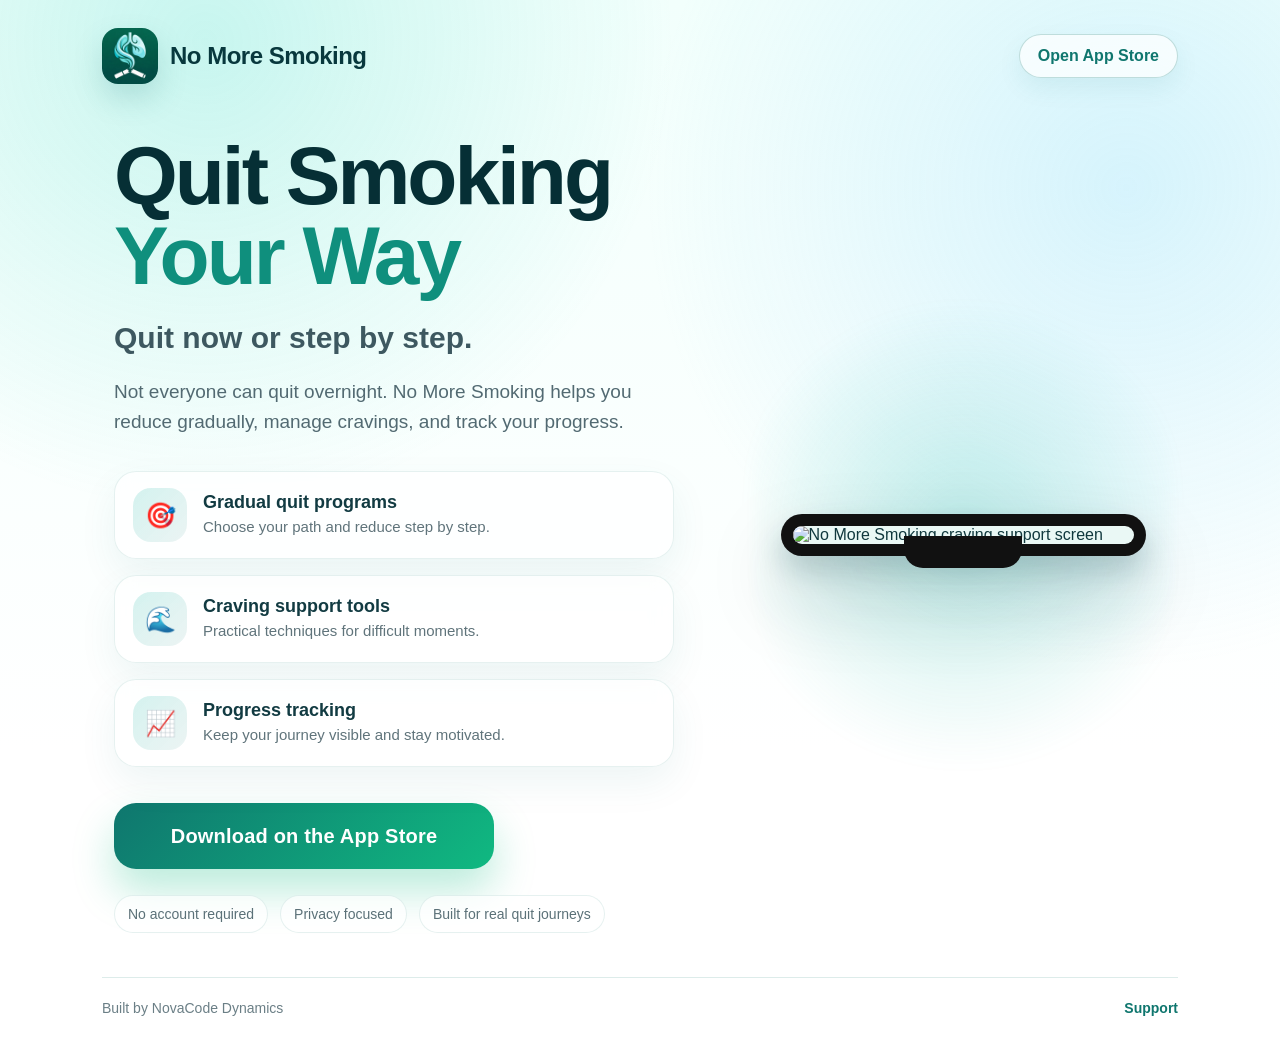
==== index.html @ 0dcbc0ae "Modify index.html for layout and image updates Updated Open Graph image and adjusted styles for bett" ====
<!doctype html>
<html lang="en">
<head>
  <meta charset="utf-8" />
  <meta name="viewport" content="width=device-width, initial-scale=1" />
  <title>No More Smoking</title>
  <meta name="description" content="Quit smoking your way — quit now or step by step with gradual programs, craving support, and progress tracking." />
  <meta property="og:title" content="No More Smoking" />
  <meta property="og:description" content="Quit now or step by step." />
  <meta property="og:image" content="craving-screen.jpg" />
  <meta name="theme-color" content="#0f766e" />
  <style>
    * {
      box-sizing: border-box;
    }

    html, body {
      margin: 0;
      min-height: 100%;
      font-family: -apple-system, BlinkMacSystemFont, "Segoe UI", Roboto, Helvetica, Arial, sans-serif;
      color: #10383d;
      background:
        radial-gradient(circle at 16% 4%, rgba(45, 212, 191, 0.22), transparent 32%),
        radial-gradient(circle at 88% 18%, rgba(125, 211, 252, 0.26), transparent 34%),
        linear-gradient(180deg, #f2fffc 0%, #ffffff 72%);
    }

    body {
      display: flex;
      justify-content: center;
    }

    .page {
      width: min(100%, 1120px);
      min-height: 100vh;
      padding: 28px 22px 26px;
    }

    .top {
      display: flex;
      align-items: center;
      justify-content: space-between;
      gap: 14px;
      margin-bottom: 22px;
    }

    .brand {
      display: flex;
      align-items: center;
      gap: 12px;
      min-width: 0;
    }

    .icon {
      width: 56px;
      height: 56px;
      border-radius: 16px;
      box-shadow: 0 14px 30px rgba(15, 118, 110, 0.18);
      flex: 0 0 auto;
    }

    .brand-name {
      font-size: 24px;
      line-height: 1;
      font-weight: 800;
      letter-spacing: -0.5px;
      color: #08383d;
      white-space: nowrap;
    }

    .mini-button {
      display: inline-flex;
      align-items: center;
      justify-content: center;
      min-height: 44px;
      padding: 0 18px;
      border: 1px solid rgba(15, 118, 110, 0.24);
      border-radius: 999px;
      color: #0f766e;
      background: rgba(255, 255, 255, 0.72);
      text-decoration: none;
      font-weight: 800;
      white-space: nowrap;
      box-shadow: 0 10px 24px rgba(15, 118, 110, 0.08);
    }

    .hero {
      display: grid;
      grid-template-columns: 1fr 430px;
      gap: 54px;
      align-items: center;
      padding: 30px 0 10px;
    }

    .copy {
      padding-left: 12px;
    }

    h1 {
      margin: 0;
      font-size: clamp(46px, 7vw, 82px);
      line-height: 0.98;
      letter-spacing: -3px;
      color: #062f35;
      font-weight: 900;
    }

    .green {
      color: #0f8f7d;
    }

    .subtitle {
      margin: 22px 0 0;
      max-width: 610px;
      font-size: clamp(20px, 3vw, 30px);
      line-height: 1.28;
      color: #3d5860;
      font-weight: 600;
    }

    .text {
      margin: 20px 0 0;
      max-width: 600px;
      font-size: 19px;
      line-height: 1.58;
      color: #526a72;
    }

    .features {
      display: grid;
      gap: 16px;
      margin: 34px 0 36px;
      max-width: 560px;
    }

    .feature {
      display: grid;
      grid-template-columns: 54px 1fr;
      gap: 16px;
      align-items: center;
      padding: 16px 18px;
      border-radius: 22px;
      border: 1px solid rgba(15, 118, 110, 0.10);
      background: rgba(255, 255, 255, 0.72);
      box-shadow: 0 16px 38px rgba(15, 118, 110, 0.07);
      backdrop-filter: blur(10px);
    }

    .feature-icon {
      width: 54px;
      height: 54px;
      border-radius: 18px;
      display: flex;
      align-items: center;
      justify-content: center;
      background: linear-gradient(135deg, rgba(20, 184, 166, 0.18), rgba(15, 118, 110, 0.08));
      font-size: 25px;
    }

    .feature-title {
      margin: 0 0 4px;
      font-size: 18px;
      font-weight: 850;
      color: #123b42;
    }

    .feature-desc {
      margin: 0;
      font-size: 15px;
      line-height: 1.38;
      color: #60747b;
    }

    .cta {
      display: inline-flex;
      align-items: center;
      justify-content: center;
      width: min(100%, 380px);
      min-height: 66px;
      padding: 0 26px;
      border-radius: 22px;
      background: linear-gradient(135deg, #0f766e, #10b981);
      color: #ffffff;
      text-decoration: none;
      font-size: 20px;
      font-weight: 900;
      letter-spacing: 0.2px;
      box-shadow: 0 22px 42px rgba(16, 185, 129, 0.28);
    }

    .phone-wrap {
      position: relative;
      display: flex;
      justify-content: center;
      align-items: center;
      min-height: 720px;
    }

    .glow {
      position: absolute;
      width: 420px;
      height: 520px;
      border-radius: 999px;
      background: radial-gradient(circle, rgba(20, 184, 166, 0.24), transparent 70%);
      filter: blur(8px);
      z-index: 0;
    }

    .phone {
      position: relative;
      z-index: 1;
      width: 365px;
      border-radius: 58px;
      padding: 12px;
      background: #111;
      box-shadow:
        0 38px 80px rgba(6, 47, 53, 0.22),
        0 16px 28px rgba(6, 47, 53, 0.18);
    }

    .phone::before {
      content: "";
      position: absolute;
      top: 22px;
      left: 50%;
      transform: translateX(-50%);
      width: 118px;
      height: 32px;
      border-radius: 0 0 19px 19px;
      background: #111;
      z-index: 3;
    }

    .screen {
      display: block;
      width: 100%;
      border-radius: 47px;
      background: #eaf8f5;
    }

    .trust {
      margin-top: 26px;
      display: flex;
      flex-wrap: wrap;
      gap: 12px;
      color: #5b7178;
      font-size: 14px;
    }

    .pill {
      padding: 10px 13px;
      border-radius: 999px;
      background: rgba(255,255,255,0.68);
      border: 1px solid rgba(15, 118, 110, 0.10);
    }

    .footer {
      margin-top: 34px;
      padding-top: 22px;
      border-top: 1px solid rgba(15, 118, 110, 0.14);
      display: flex;
      justify-content: space-between;
      gap: 16px;
      flex-wrap: wrap;
      color: #6b7f86;
      font-size: 14px;
    }

    .footer a {
      color: #0f766e;
      text-decoration: none;
      font-weight: 700;
    }

    @media (max-width: 900px) {
      .page {
        padding-top: 22px;
      }

      .top {
        margin-bottom: 6px;
      }

      .brand-name {
        font-size: 20px;
      }

      .mini-button {
        display: none;
      }

      .hero {
        grid-template-columns: 1fr;
        gap: 22px;
        padding-top: 12px;
        text-align: center;
      }

      .copy {
        padding-left: 0;
      }

      .subtitle, .text, .features {
        margin-left: auto;
        margin-right: auto;
      }

      .feature {
        text-align: left;
      }

      .phone-wrap {
        min-height: 0;
        padding-top: 10px;
      }

      .phone {
        width: min(88vw, 350px);
        border-radius: 54px;
      }

      .screen {
        border-radius: 43px;
      }

      h1 {
        letter-spacing: -2px;
      }

      .trust {
        justify-content: center;
      }

      .footer {
        justify-content: center;
        text-align: center;
      }
    }

    @media (max-width: 420px) {
      .icon {
        width: 48px;
        height: 48px;
        border-radius: 14px;
      }

      .brand-name {
        font-size: 18px;
      }

      .feature {
        grid-template-columns: 46px 1fr;
        padding: 14px;
      }

      .feature-icon {
        width: 46px;
        height: 46px;
        border-radius: 15px;
      }

      .cta {
        min-height: 60px;
        font-size: 18px;
      }
    }
  </style>
</head>
<body>
  <main class="page">
    <header class="top">
      <div class="brand">
        <img class="icon" src="app-icon.png" alt="No More Smoking icon" />
        <div class="brand-name">No More Smoking</div>
      </div>
      <a class="mini-button" href="https://apps.apple.com/ca/app/no-more-smoking/id6757434482">Open App Store</a>
    </header>

    <section class="hero">
      <div class="copy">
        <h1>Quit Smoking<br><span class="green">Your Way</span></h1>
        <p class="subtitle">Quit now or step by step.</p>
        <p class="text">
          Not everyone can quit overnight. No More Smoking helps you reduce gradually,
          manage cravings, and track your progress.
        </p>

        <div class="features">
          <div class="feature">
            <div class="feature-icon">🎯</div>
            <div>
              <p class="feature-title">Gradual quit programs</p>
              <p class="feature-desc">Choose your path and reduce step by step.</p>
            </div>
          </div>

          <div class="feature">
            <div class="feature-icon">🌊</div>
            <div>
              <p class="feature-title">Craving support tools</p>
              <p class="feature-desc">Practical techniques for difficult moments.</p>
            </div>
          </div>

          <div class="feature">
            <div class="feature-icon">📈</div>
            <div>
              <p class="feature-title">Progress tracking</p>
              <p class="feature-desc">Keep your journey visible and stay motivated.</p>
            </div>
          </div>
        </div>

        <a class="cta" href="https://apps.apple.com/ca/app/no-more-smoking/id6757434482">Download on the App Store</a>

        <div class="trust">
          <span class="pill">No account required</span>
          <span class="pill">Privacy focused</span>
          <span class="pill">Built for real quit journeys</span>
        </div>
      </div>

      <div class="phone-wrap" aria-label="App preview">
        <div class="glow"></div>
        <div class="phone">
          <img class="screen" src="craving-screen.jpg" alt="No More Smoking craving support screen" />
        </div>
      </div>
    </section>

    <footer class="footer">
      <span>Built by NovaCode Dynamics</span>
      <span><a href="nomoresmoking-support/">Support</a></span>
    </footer>
  </main>
</body>
</html>
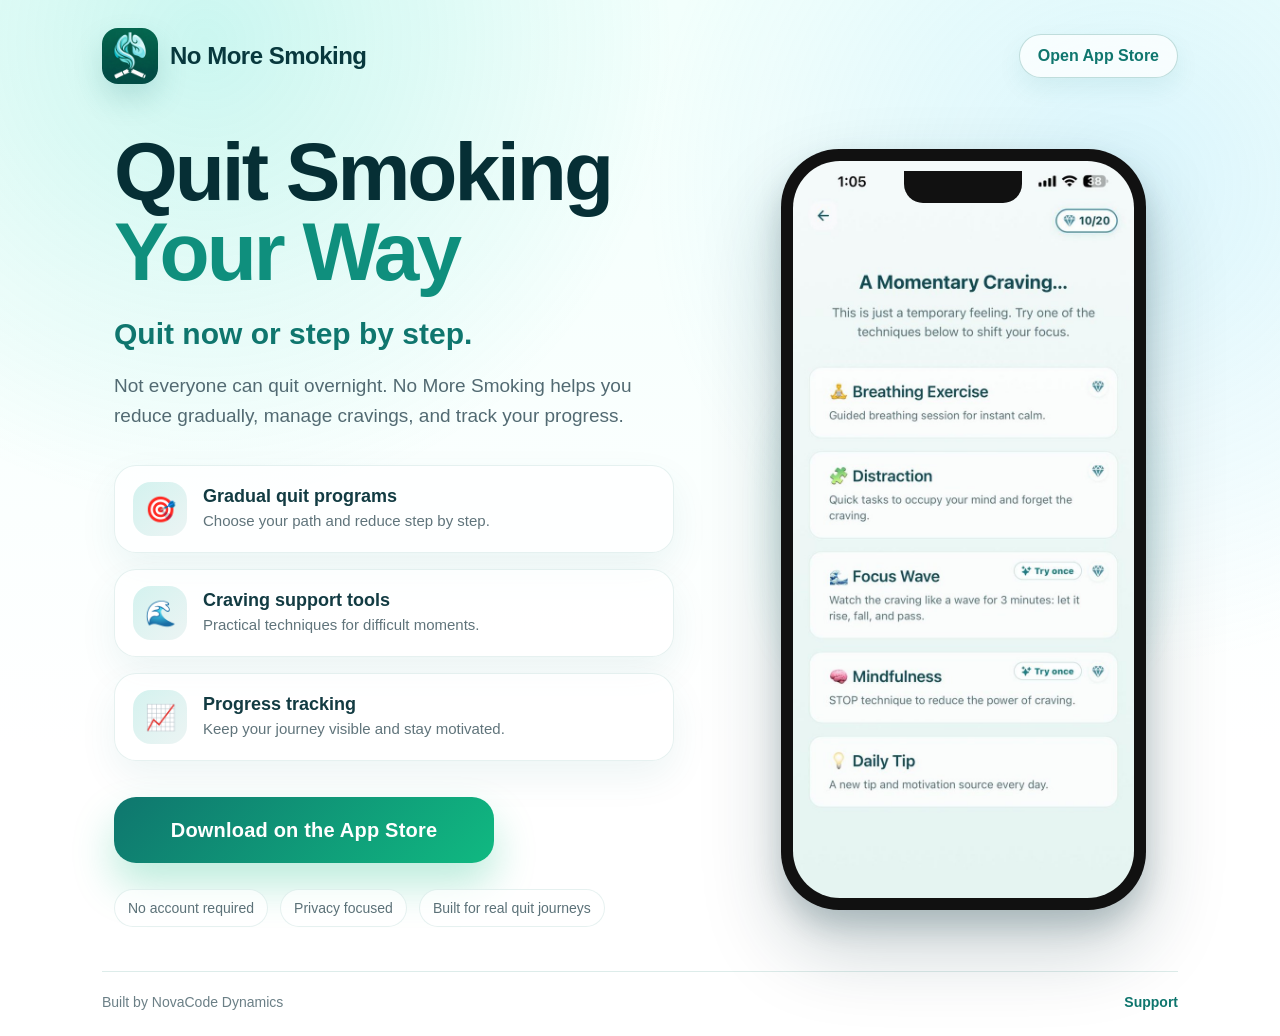
==== commit bd78eba9: "Refactor index.html by removing OG tags and updating styles Removed Open Graph meta tags and adjuste" ====
--- a/index.html
+++ b/index.html
@@ -5,10 +5,8 @@
   <meta name="viewport" content="width=device-width, initial-scale=1" />
   <title>No More Smoking</title>
   <meta name="description" content="Quit smoking your way — quit now or step by step with gradual programs, craving support, and progress tracking." />
-  <meta property="og:title" content="No More Smoking" />
-  <meta property="og:description" content="Quit now or step by step." />
-  <meta property="og:image" content="craving-screen.jpg" />
   <meta name="theme-color" content="#0f766e" />
+
   <style>
     * {
       box-sizing: border-box;
@@ -20,8 +18,8 @@
       font-family: -apple-system, BlinkMacSystemFont, "Segoe UI", Roboto, Helvetica, Arial, sans-serif;
       color: #10383d;
       background:
-        radial-gradient(circle at 16% 4%, rgba(45, 212, 191, 0.22), transparent 32%),
-        radial-gradient(circle at 88% 18%, rgba(125, 211, 252, 0.26), transparent 34%),
+        radial-gradient(circle at 16% 4%, rgba(45, 212, 191, 0.20), transparent 32%),
+        radial-gradient(circle at 88% 18%, rgba(125, 211, 252, 0.22), transparent 34%),
         linear-gradient(180deg, #f2fffc 0%, #ffffff 72%);
     }
 
@@ -41,7 +39,7 @@
       align-items: center;
       justify-content: space-between;
       gap: 14px;
-      margin-bottom: 22px;
+      margin-bottom: 24px;
     }
 
     .brand {
@@ -62,7 +60,7 @@
     .brand-name {
       font-size: 24px;
       line-height: 1;
-      font-weight: 800;
+      font-weight: 850;
       letter-spacing: -0.5px;
       color: #08383d;
       white-space: nowrap;
@@ -79,7 +77,7 @@
       color: #0f766e;
       background: rgba(255, 255, 255, 0.72);
       text-decoration: none;
-      font-weight: 800;
+      font-weight: 850;
       white-space: nowrap;
       box-shadow: 0 10px 24px rgba(15, 118, 110, 0.08);
     }
@@ -89,7 +87,7 @@
       grid-template-columns: 1fr 430px;
       gap: 54px;
       align-items: center;
-      padding: 30px 0 10px;
+      padding: 24px 0 10px;
     }
 
     .copy {
@@ -114,12 +112,12 @@
       max-width: 610px;
       font-size: clamp(20px, 3vw, 30px);
       line-height: 1.28;
-      color: #3d5860;
-      font-weight: 600;
+      color: #0f766e;
+      font-weight: 800;
     }
 
     .text {
-      margin: 20px 0 0;
+      margin: 18px 0 0;
       max-width: 600px;
       font-size: 19px;
       line-height: 1.58;
@@ -143,7 +141,6 @@
       border: 1px solid rgba(15, 118, 110, 0.10);
       background: rgba(255, 255, 255, 0.72);
       box-shadow: 0 16px 38px rgba(15, 118, 110, 0.07);
-      backdrop-filter: blur(10px);
     }
 
     .feature-icon {
@@ -188,6 +185,14 @@
       box-shadow: 0 22px 42px rgba(16, 185, 129, 0.28);
     }
 
+    .desktop-cta {
+      margin-top: 0;
+    }
+
+    .mobile-cta {
+      display: none;
+    }
+
     .phone-wrap {
       position: relative;
       display: flex;
@@ -274,11 +279,12 @@
 
     @media (max-width: 900px) {
       .page {
-        padding-top: 22px;
+        padding: 22px 18px 24px;
       }
 
       .top {
-        margin-bottom: 6px;
+        justify-content: center;
+        margin-bottom: 18px;
       }
 
       .brand-name {
@@ -290,50 +296,83 @@
       }
 
       .hero {
-        grid-template-columns: 1fr;
+        display: flex;
+        flex-direction: column;
         gap: 22px;
-        padding-top: 12px;
+        padding-top: 6px;
         text-align: center;
       }
 
       .copy {
         padding-left: 0;
-      }
-
-      .subtitle, .text, .features {
-        margin-left: auto;
-        margin-right: auto;
+        display: contents;
+      }
+
+      h1 {
+        order: 1;
+        font-size: clamp(42px, 12vw, 62px);
+        letter-spacing: -2px;
+      }
+
+      .subtitle {
+        order: 2;
+        margin: -6px auto 0;
+        max-width: 520px;
+      }
+
+      .text {
+        order: 3;
+        margin: 0 auto;
+        max-width: 520px;
+        font-size: 17px;
+      }
+
+      .phone-wrap {
+        order: 4;
+        min-height: 0;
+        padding-top: 4px;
+        width: 100%;
+      }
+
+      .phone {
+        width: min(86vw, 350px);
+        border-radius: 54px;
+      }
+
+      .screen {
+        border-radius: 43px;
+      }
+
+      .mobile-cta {
+        order: 5;
+        display: inline-flex;
+        margin: 2px auto 0;
+      }
+
+      .features {
+        order: 6;
+        margin: 12px auto 10px;
+        width: min(100%, 520px);
       }
 
       .feature {
         text-align: left;
       }
 
-      .phone-wrap {
-        min-height: 0;
-        padding-top: 10px;
-      }
-
-      .phone {
-        width: min(88vw, 350px);
-        border-radius: 54px;
-      }
-
-      .screen {
-        border-radius: 43px;
-      }
-
-      h1 {
-        letter-spacing: -2px;
+      .desktop-cta {
+        display: none;
       }
 
       .trust {
+        order: 7;
         justify-content: center;
+        margin-top: 4px;
       }
 
       .footer {
         justify-content: center;
         text-align: center;
+        margin-top: 24px;
       }
     }
 
@@ -366,6 +405,7 @@
     }
   </style>
 </head>
+
 <body>
   <main class="page">
     <header class="top">
@@ -373,13 +413,18 @@
         <img class="icon" src="app-icon.png" alt="No More Smoking icon" />
         <div class="brand-name">No More Smoking</div>
       </div>
-      <a class="mini-button" href="https://apps.apple.com/ca/app/no-more-smoking/id6757434482">Open App Store</a>
+
+      <a class="mini-button" href="https://apps.apple.com/ca/app/no-more-smoking/id6757434482">
+        Open App Store
+      </a>
     </header>
 
     <section class="hero">
       <div class="copy">
         <h1>Quit Smoking<br><span class="green">Your Way</span></h1>
+
         <p class="subtitle">Quit now or step by step.</p>
+
         <p class="text">
           Not everyone can quit overnight. No More Smoking helps you reduce gradually,
           manage cravings, and track your progress.
@@ -411,7 +456,9 @@
           </div>
         </div>
 
-        <a class="cta" href="https://apps.apple.com/ca/app/no-more-smoking/id6757434482">Download on the App Store</a>
+        <a class="cta desktop-cta" href="https://apps.apple.com/ca/app/no-more-smoking/id6757434482">
+          Download on the App Store
+        </a>
 
         <div class="trust">
           <span class="pill">No account required</span>
@@ -426,6 +473,10 @@
           <img class="screen" src="craving-screen.jpg" alt="No More Smoking craving support screen" />
         </div>
       </div>
+
+      <a class="cta mobile-cta" href="https://apps.apple.com/ca/app/no-more-smoking/id6757434482">
+        Download on the App Store
+      </a>
     </section>
 
     <footer class="footer">
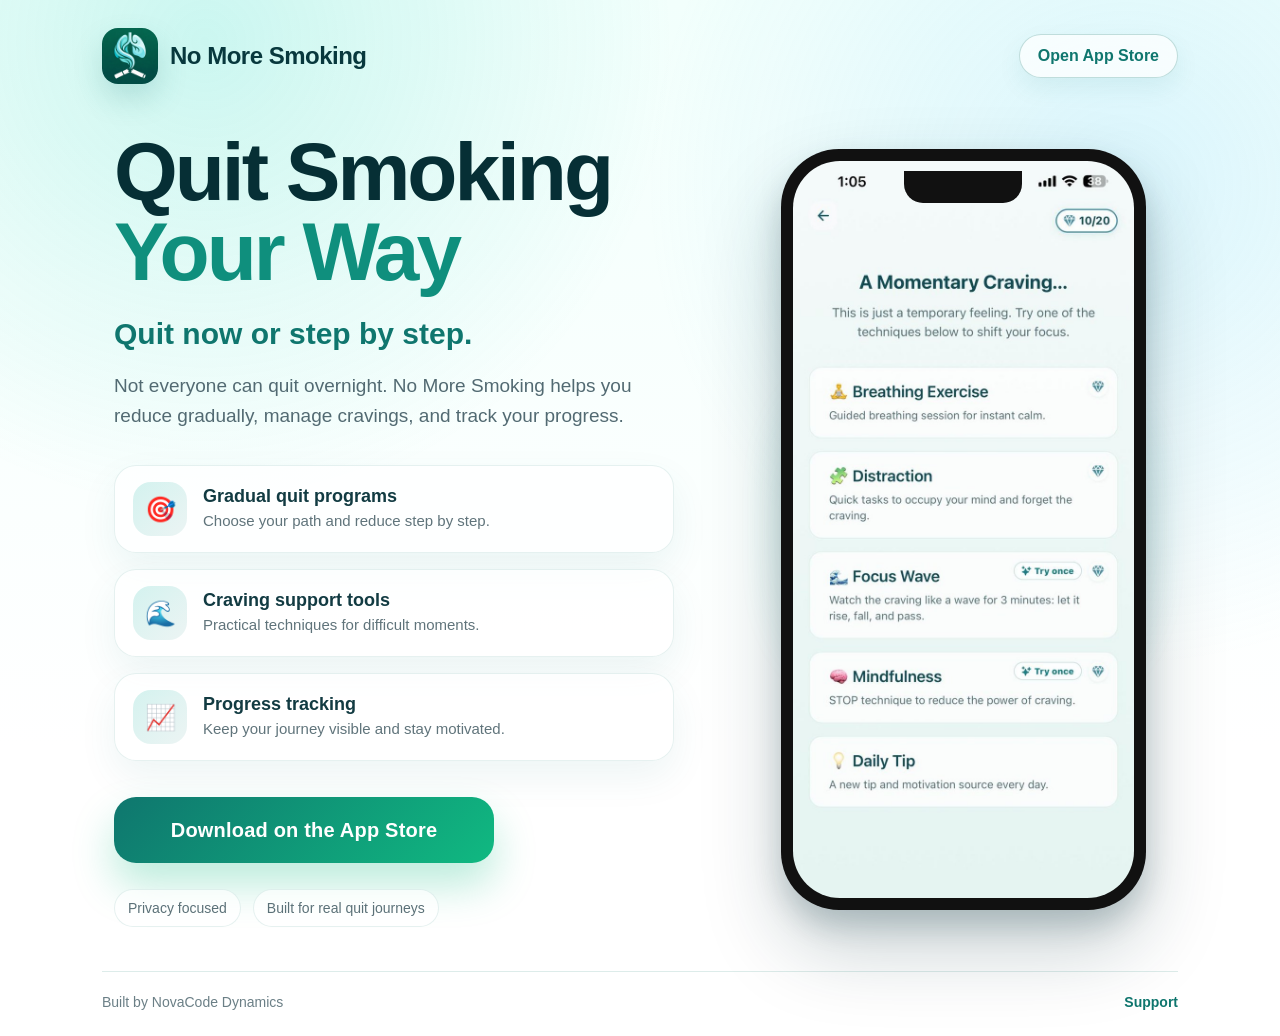
==== commit b83b8bcc: "Add Turkish language support and remove "No account required" pill" ====
--- a/index.html
+++ b/index.html
@@ -327,8 +327,18 @@
         font-size: 17px;
       }
 
+      .features {
+        order: 4;
+        margin: 12px auto 10px;
+        width: min(100%, 520px);
+      }
+
+      .feature {
+        text-align: left;
+      }
+
       .phone-wrap {
-        order: 4;
+        order: 5;
         min-height: 0;
         padding-top: 4px;
         width: 100%;
@@ -344,19 +354,9 @@
       }
 
       .mobile-cta {
-        order: 5;
+        order: 6;
         display: inline-flex;
         margin: 2px auto 0;
-      }
-
-      .features {
-        order: 6;
-        margin: 12px auto 10px;
-        width: min(100%, 520px);
-      }
-
-      .feature {
-        text-align: left;
       }
 
       .desktop-cta {
@@ -421,11 +421,11 @@
 
     <section class="hero">
       <div class="copy">
-        <h1>Quit Smoking<br><span class="green">Your Way</span></h1>
-
-        <p class="subtitle">Quit now or step by step.</p>
-
-        <p class="text">
+        <h1 id="mainTitle">Quit Smoking<br><span class="green">Your Way</span></h1>
+
+        <p class="subtitle" id="subtitle">Quit now or step by step.</p>
+
+        <p class="text" id="description">
           Not everyone can quit overnight. No More Smoking helps you reduce gradually,
           manage cravings, and track your progress.
         </p>
@@ -434,24 +434,24 @@
           <div class="feature">
             <div class="feature-icon">🎯</div>
             <div>
-              <p class="feature-title">Gradual quit programs</p>
-              <p class="feature-desc">Choose your path and reduce step by step.</p>
+              <p class="feature-title" id="feature1Title">Gradual quit programs</p>
+              <p class="feature-desc" id="feature1Desc">Choose your path and reduce step by step.</p>
             </div>
           </div>
 
           <div class="feature">
             <div class="feature-icon">🌊</div>
             <div>
-              <p class="feature-title">Craving support tools</p>
-              <p class="feature-desc">Practical techniques for difficult moments.</p>
+              <p class="feature-title" id="feature2Title">Craving support tools</p>
+              <p class="feature-desc" id="feature2Desc">Practical techniques for difficult moments.</p>
             </div>
           </div>
 
           <div class="feature">
             <div class="feature-icon">📈</div>
             <div>
-              <p class="feature-title">Progress tracking</p>
-              <p class="feature-desc">Keep your journey visible and stay motivated.</p>
+              <p class="feature-title" id="feature3Title">Progress tracking</p>
+              <p class="feature-desc" id="feature3Desc">Keep your journey visible and stay motivated.</p>
             </div>
           </div>
         </div>
@@ -461,9 +461,8 @@
         </a>
 
         <div class="trust">
-          <span class="pill">No account required</span>
-          <span class="pill">Privacy focused</span>
-          <span class="pill">Built for real quit journeys</span>
+          <span class="pill" id="privacyPill">Privacy focused</span>
+          <span class="pill" id="journeyPill">Built for real quit journeys</span>
         </div>
       </div>
 
@@ -480,9 +479,52 @@
     </section>
 
     <footer class="footer">
-      <span>Built by NovaCode Dynamics</span>
-      <span><a href="nomoresmoking-support/">Support</a></span>
+      <span id="footerBuilt">Built by NovaCode Dynamics</span>
+      <span><a href="nomoresmoking-support/" id="supportLink">Support</a></span>
     </footer>
   </main>
+
+  <script>
+    // Turkish language support
+    const translations = {
+      tr: {
+        mainTitle: "Sigarayı Bırak<br><span class=\"green\">Kendi Yolunla</span>",
+        subtitle: "Hemen bırak veya adım adım.",
+        description: "Herkes bir gece sigarayı bırakamaz. No More Smoking seni kademeli olarak azaltmana, isteklere karşı koymanıza ve ilerlemeni takip etmene yardımcı olur.",
+        feature1Title: "Kademeli bırakma programları",
+        feature1Desc: "Senin yolunu seç ve adım adım azalt.",
+        feature2Title: "İstek desteği araçları",
+        feature2Desc: "Zor anlar için pratik teknikler.",
+        feature3Title: "İlerleme takibi",
+        feature3Desc: "Yolculuğunu görünür tut ve motive kal.",
+        privacyPill: "Gizlilik odaklı",
+        journeyPill: "Gerçek sigarayı bırakma yolculuğu için tasarlandı",
+        footerBuilt: "NovaCode Dynamics tarafından yapıldı",
+        supportLink: "Destek"
+      }
+    };
+
+    function setLanguage() {
+      const lang = navigator.language.startsWith('tr') ? 'tr' : 'en';
+      
+      if (lang === 'tr') {
+        document.getElementById('mainTitle').innerHTML = translations.tr.mainTitle;
+        document.getElementById('subtitle').textContent = translations.tr.subtitle;
+        document.getElementById('description').textContent = translations.tr.description;
+        document.getElementById('feature1Title').textContent = translations.tr.feature1Title;
+        document.getElementById('feature1Desc').textContent = translations.tr.feature1Desc;
+        document.getElementById('feature2Title').textContent = translations.tr.feature2Title;
+        document.getElementById('feature2Desc').textContent = translations.tr.feature2Desc;
+        document.getElementById('feature3Title').textContent = translations.tr.feature3Title;
+        document.getElementById('feature3Desc').textContent = translations.tr.feature3Desc;
+        document.getElementById('privacyPill').textContent = translations.tr.privacyPill;
+        document.getElementById('journeyPill').textContent = translations.tr.journeyPill;
+        document.getElementById('footerBuilt').textContent = translations.tr.footerBuilt;
+        document.getElementById('supportLink').textContent = translations.tr.supportLink;
+      }
+    }
+
+    setLanguage();
+  </script>
 </body>
-</html>
+</html>
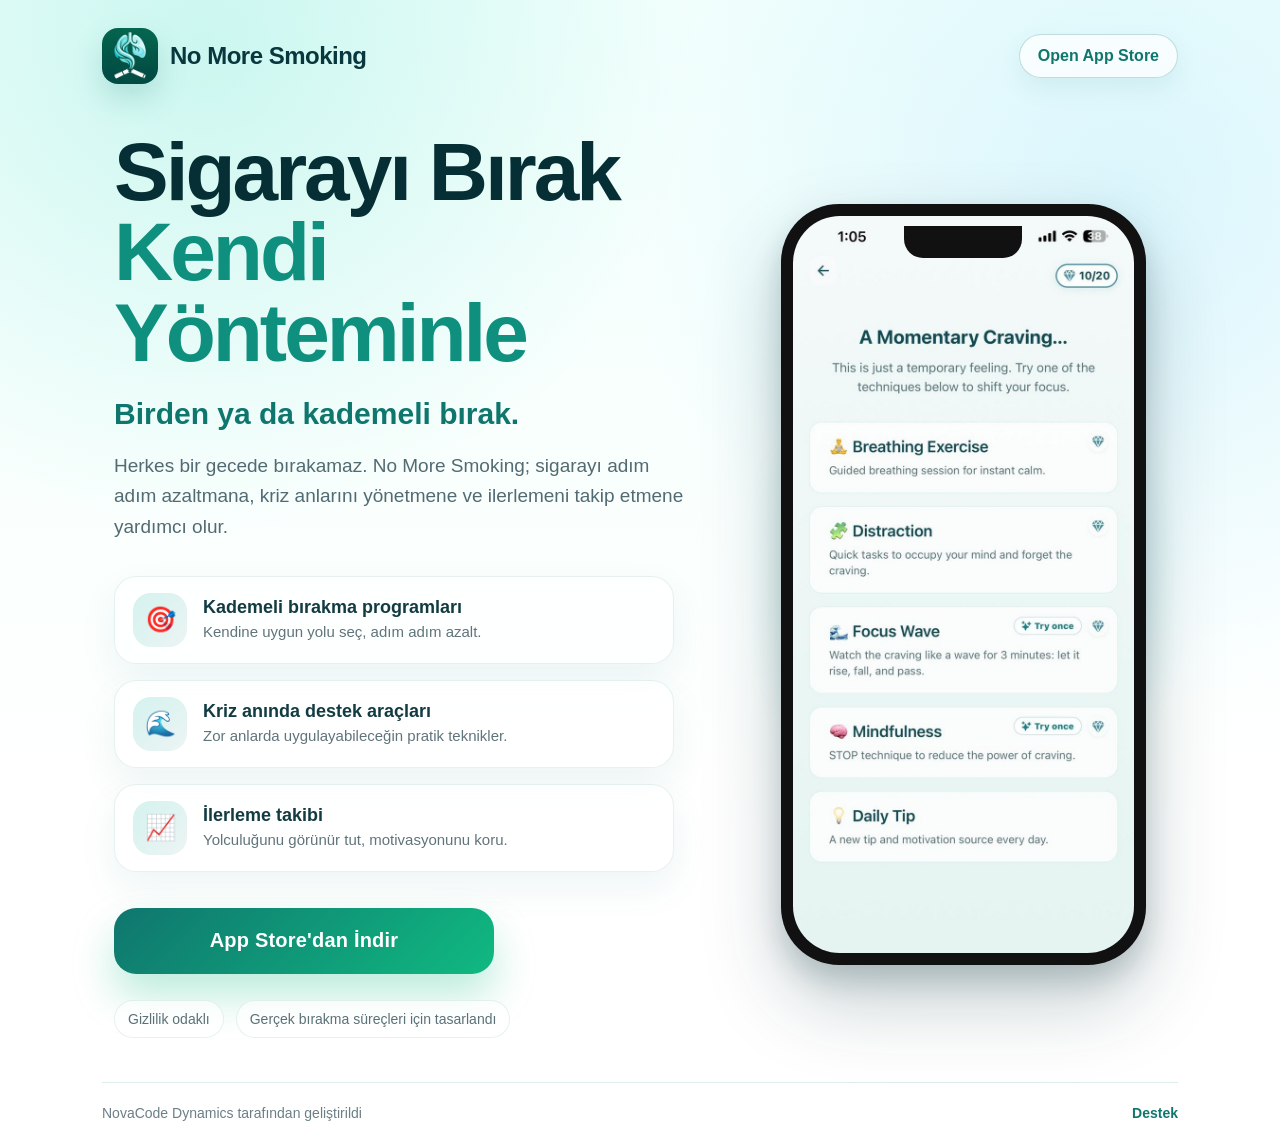
==== commit ee27bed4: "Update all Turkish and English content with correct translations" ====
--- a/index.html
+++ b/index.html
@@ -4,7 +4,7 @@
   <meta charset="utf-8" />
   <meta name="viewport" content="width=device-width, initial-scale=1" />
   <title>No More Smoking</title>
-  <meta name="description" content="Quit smoking your way — quit now or step by step with gradual programs, craving support, and progress tracking." />
+  <meta name="description" content="Sigarayı kendi yönteminle bırak — birden ya da kademeli bırakma programları, kriz anı desteği ve ilerleme takibi." />
   <meta name="theme-color" content="#0f766e" />
 
   <style>
@@ -411,116 +411,141 @@
     <header class="top">
       <div class="brand">
         <img class="icon" src="app-icon.png" alt="No More Smoking icon" />
-        <div class="brand-name">No More Smoking</div>
+        <div class="brand-name" id="brandName">No More Smoking</div>
       </div>
 
       <a class="mini-button" href="https://apps.apple.com/ca/app/no-more-smoking/id6757434482">
-        Open App Store
+        <span id="openAppStore">Open App Store</span>
       </a>
     </header>
 
     <section class="hero">
       <div class="copy">
-        <h1 id="mainTitle">Quit Smoking<br><span class="green">Your Way</span></h1>
-
-        <p class="subtitle" id="subtitle">Quit now or step by step.</p>
+        <h1 id="mainTitle">Sigarayı Bırak<br><span class="green">Kendi Yönteminle</span></h1>
+
+        <p class="subtitle" id="subtitle">Birden ya da kademeli bırak.</p>
 
         <p class="text" id="description">
-          Not everyone can quit overnight. No More Smoking helps you reduce gradually,
-          manage cravings, and track your progress.
+          Herkes bir gecede bırakamaz. No More Smoking; sigarayı adım adım azaltmana, kriz anlarını yönetmene ve ilerlemeni takip etmene yardımcı olur.
         </p>
 
         <div class="features">
           <div class="feature">
             <div class="feature-icon">🎯</div>
             <div>
-              <p class="feature-title" id="feature1Title">Gradual quit programs</p>
-              <p class="feature-desc" id="feature1Desc">Choose your path and reduce step by step.</p>
+              <p class="feature-title" id="feature1Title">Kademeli bırakma programları</p>
+              <p class="feature-desc" id="feature1Desc">Kendine uygun yolu seç, adım adım azalt.</p>
             </div>
           </div>
 
           <div class="feature">
             <div class="feature-icon">🌊</div>
             <div>
-              <p class="feature-title" id="feature2Title">Craving support tools</p>
-              <p class="feature-desc" id="feature2Desc">Practical techniques for difficult moments.</p>
+              <p class="feature-title" id="feature2Title">Kriz anında destek araçları</p>
+              <p class="feature-desc" id="feature2Desc">Zor anlarda uygulayabileceğin pratik teknikler.</p>
             </div>
           </div>
 
           <div class="feature">
             <div class="feature-icon">📈</div>
             <div>
-              <p class="feature-title" id="feature3Title">Progress tracking</p>
-              <p class="feature-desc" id="feature3Desc">Keep your journey visible and stay motivated.</p>
+              <p class="feature-title" id="feature3Title">İlerleme takibi</p>
+              <p class="feature-desc" id="feature3Desc">Yolculuğunu görünür tut, motivasyonunu koru.</p>
             </div>
           </div>
         </div>
 
         <a class="cta desktop-cta" href="https://apps.apple.com/ca/app/no-more-smoking/id6757434482">
-          Download on the App Store
+          <span id="downloadBtn">App Store'dan İndir</span>
         </a>
 
         <div class="trust">
-          <span class="pill" id="privacyPill">Privacy focused</span>
-          <span class="pill" id="journeyPill">Built for real quit journeys</span>
+          <span class="pill" id="privacyPill">Gizlilik odaklı</span>
+          <span class="pill" id="journeyPill">Gerçek bırakma süreçleri için tasarlandı</span>
         </div>
       </div>
 
       <div class="phone-wrap" aria-label="App preview">
         <div class="glow"></div>
         <div class="phone">
-          <img class="screen" src="craving-screen.jpg" alt="No More Smoking craving support screen" />
+          <img class="screen" src="craving-screen.jpg" alt="No More Smoking kriz anı destek ekranı" />
         </div>
       </div>
 
       <a class="cta mobile-cta" href="https://apps.apple.com/ca/app/no-more-smoking/id6757434482">
-        Download on the App Store
+        <span id="downloadBtnMobile">App Store'dan İndir</span>
       </a>
     </section>
 
     <footer class="footer">
-      <span id="footerBuilt">Built by NovaCode Dynamics</span>
-      <span><a href="nomoresmoking-support/" id="supportLink">Support</a></span>
+      <span id="footerBuilt">NovaCode Dynamics tarafından geliştirildi</span>
+      <span><a href="nomoresmoking-support/" id="supportLink">Destek</a></span>
     </footer>
   </main>
 
   <script>
     // Turkish language support
     const translations = {
+      en: {
+        brandName: "No More Smoking",
+        openAppStore: "Open App Store",
+        mainTitle: "Quit Smoking<br><span class=\"green\">Your Way</span>",
+        subtitle: "Quit now or step by step.",
+        description: "Not everyone can quit overnight. No More Smoking helps you reduce gradually, manage cravings, and track your progress.",
+        feature1Title: "Gradual quit programs",
+        feature1Desc: "Choose your path and reduce step by step.",
+        feature2Title: "Craving support tools",
+        feature2Desc: "Practical techniques for difficult moments.",
+        feature3Title: "Progress tracking",
+        feature3Desc: "Keep your journey visible and stay motivated.",
+        downloadBtn: "Download on the App Store",
+        privacyPill: "Privacy focused",
+        journeyPill: "Built for real quit journeys",
+        footerBuilt: "Built by NovaCode Dynamics",
+        supportLink: "Support"
+      },
       tr: {
-        mainTitle: "Sigarayı Bırak<br><span class=\"green\">Kendi Yolunla</span>",
-        subtitle: "Hemen bırak veya adım adım.",
-        description: "Herkes bir gece sigarayı bırakamaz. No More Smoking seni kademeli olarak azaltmana, isteklere karşı koymanıza ve ilerlemeni takip etmene yardımcı olur.",
+        brandName: "No More Smoking",
+        openAppStore: "App Store'u Aç",
+        mainTitle: "Sigarayı Bırak<br><span class=\"green\">Kendi Yönteminle</span>",
+        subtitle: "Birden ya da kademeli bırak.",
+        description: "Herkes bir gecede bırakamaz. No More Smoking; sigarayı adım adım azaltmana, kriz anlarını yönetmene ve ilerlemeni takip etmene yardımcı olur.",
         feature1Title: "Kademeli bırakma programları",
-        feature1Desc: "Senin yolunu seç ve adım adım azalt.",
-        feature2Title: "İstek desteği araçları",
-        feature2Desc: "Zor anlar için pratik teknikler.",
+        feature1Desc: "Kendine uygun yolu seç, adım adım azalt.",
+        feature2Title: "Kriz anında destek araçları",
+        feature2Desc: "Zor anlarda uygulayabileceğin pratik teknikler.",
         feature3Title: "İlerleme takibi",
-        feature3Desc: "Yolculuğunu görünür tut ve motive kal.",
+        feature3Desc: "Yolculuğunu görünür tut, motivasyonunu koru.",
+        downloadBtn: "App Store'dan İndir",
         privacyPill: "Gizlilik odaklı",
-        journeyPill: "Gerçek sigarayı bırakma yolculuğu için tasarlandı",
-        footerBuilt: "NovaCode Dynamics tarafından yapıldı",
+        journeyPill: "Gerçek bırakma süreçleri için tasarlandı",
+        footerBuilt: "NovaCode Dynamics tarafından geliştirildi",
         supportLink: "Destek"
       }
     };
 
     function setLanguage() {
       const lang = navigator.language.startsWith('tr') ? 'tr' : 'en';
+      const texts = translations[lang];
       
       if (lang === 'tr') {
-        document.getElementById('mainTitle').innerHTML = translations.tr.mainTitle;
-        document.getElementById('subtitle').textContent = translations.tr.subtitle;
-        document.getElementById('description').textContent = translations.tr.description;
-        document.getElementById('feature1Title').textContent = translations.tr.feature1Title;
-        document.getElementById('feature1Desc').textContent = translations.tr.feature1Desc;
-        document.getElementById('feature2Title').textContent = translations.tr.feature2Title;
-        document.getElementById('feature2Desc').textContent = translations.tr.feature2Desc;
-        document.getElementById('feature3Title').textContent = translations.tr.feature3Title;
-        document.getElementById('feature3Desc').textContent = translations.tr.feature3Desc;
-        document.getElementById('privacyPill').textContent = translations.tr.privacyPill;
-        document.getElementById('journeyPill').textContent = translations.tr.journeyPill;
-        document.getElementById('footerBuilt').textContent = translations.tr.footerBuilt;
-        document.getElementById('supportLink').textContent = translations.tr.supportLink;
+        document.getElementById('brandName').textContent = texts.brandName;
+        document.getElementById('openAppStore').textContent = texts.openAppStore;
+        document.getElementById('mainTitle').innerHTML = texts.mainTitle;
+        document.getElementById('subtitle').textContent = texts.subtitle;
+        document.getElementById('description').textContent = texts.description;
+        document.getElementById('feature1Title').textContent = texts.feature1Title;
+        document.getElementById('feature1Desc').textContent = texts.feature1Desc;
+        document.getElementById('feature2Title').textContent = texts.feature2Title;
+        document.getElementById('feature2Desc').textContent = texts.feature2Desc;
+        document.getElementById('feature3Title').textContent = texts.feature3Title;
+        document.getElementById('feature3Desc').textContent = texts.feature3Desc;
+        document.getElementById('downloadBtn').textContent = texts.downloadBtn;
+        document.getElementById('downloadBtnMobile').textContent = texts.downloadBtn;
+        document.getElementById('privacyPill').textContent = texts.privacyPill;
+        document.getElementById('journeyPill').textContent = texts.journeyPill;
+        document.getElementById('footerBuilt').textContent = texts.footerBuilt;
+        document.getElementById('supportLink').textContent = texts.supportLink;
       }
     }
 
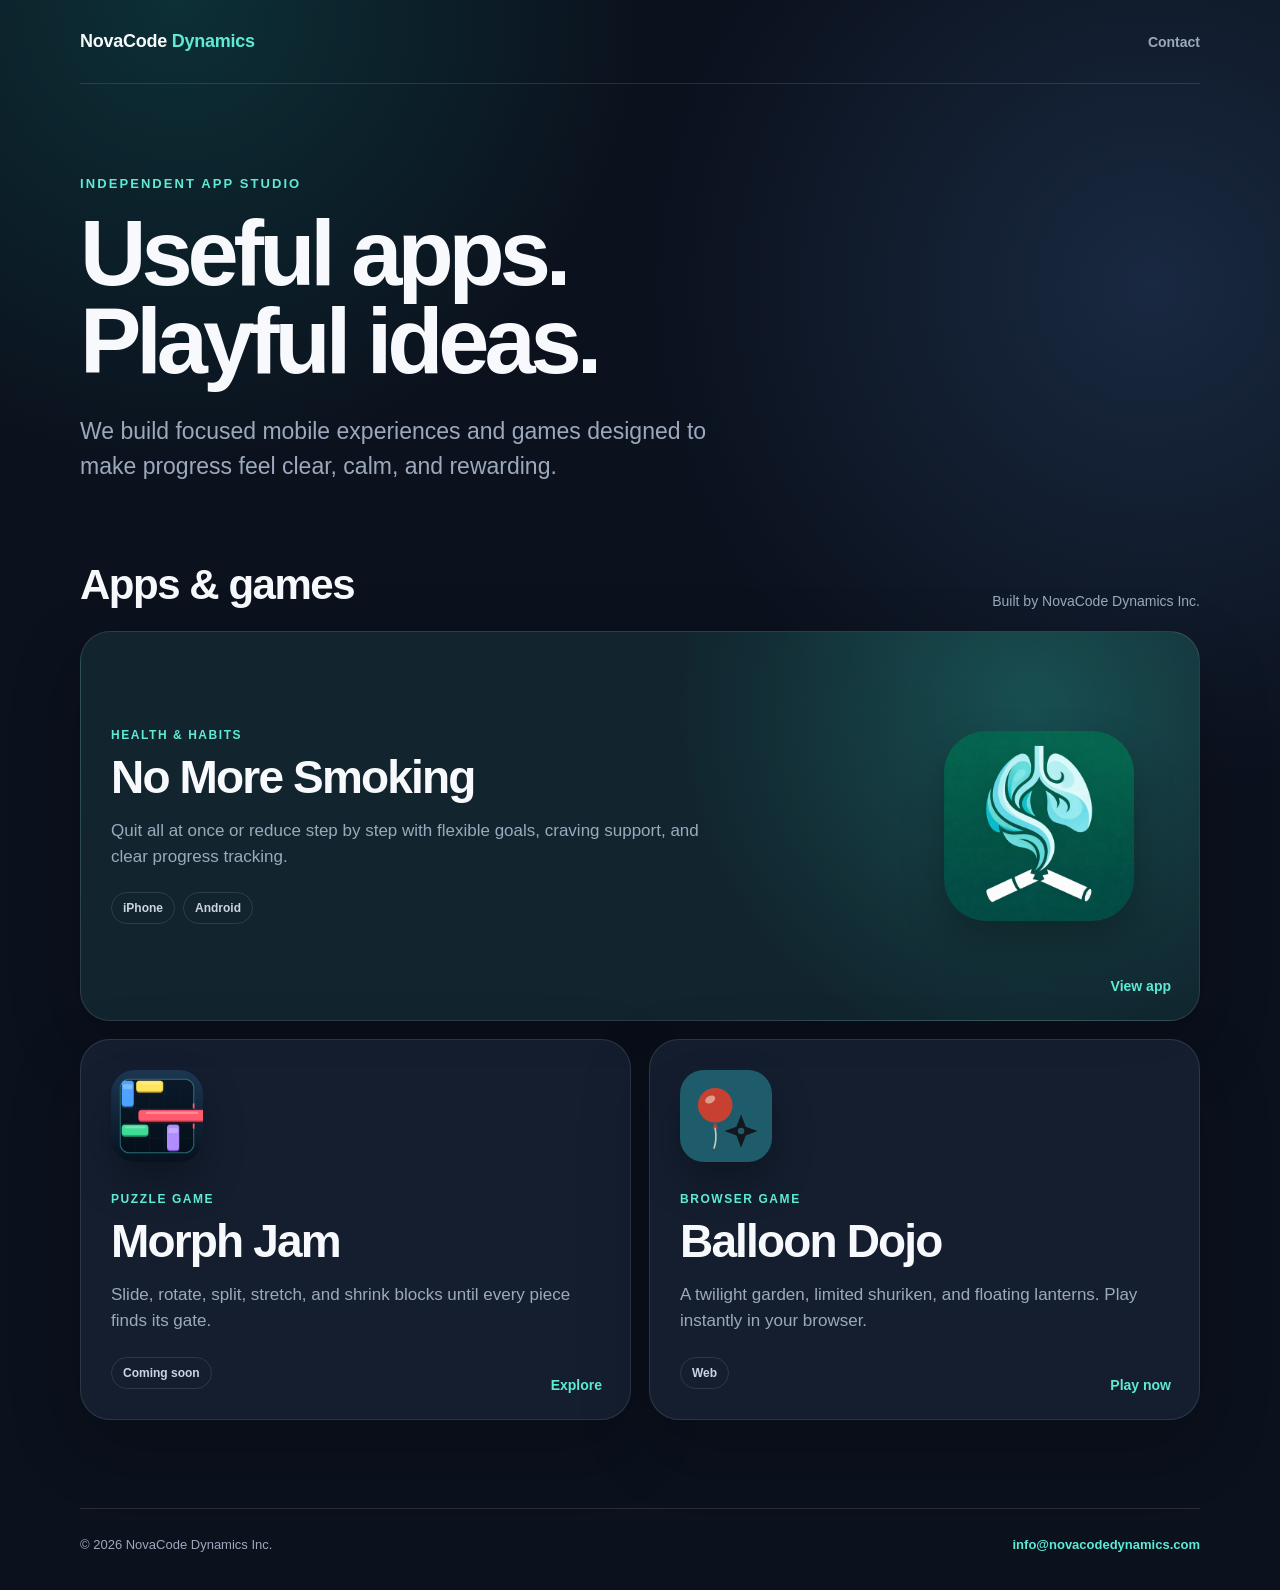
==== commit 114f606b: "feat(site): add app hub and product page" ====
--- a/index.html
+++ b/index.html
@@ -3,553 +3,151 @@
 <head>
   <meta charset="utf-8" />
   <meta name="viewport" content="width=device-width, initial-scale=1" />
-  <title>No More Smoking</title>
-  <meta name="description" content="Sigarayı kendi yönteminle bırak — birden ya da kademeli bırakma programları, kriz anı desteği ve ilerleme takibi." />
-  <meta name="theme-color" content="#0f766e" />
+  <title>NovaCode Dynamics — Apps & Games</title>
+  <meta name="description" content="Explore apps and games built by NovaCode Dynamics." />
+  <meta name="theme-color" content="#101827" />
+  <link rel="canonical" href="https://novacodedynamics.github.io/" />
+  <meta property="og:title" content="NovaCode Dynamics" />
+  <meta property="og:description" content="Thoughtful apps and playful games for everyday life." />
+  <meta property="og:url" content="https://novacodedynamics.github.io/" />
 
   <style>
-    * {
-      box-sizing: border-box;
+    :root { color-scheme: dark; --ink:#f7f9fc; --muted:#9ca9bd; --line:rgba(255,255,255,.11); --panel:rgba(25,36,54,.74); --accent:#5eead4; }
+    * { box-sizing: border-box; }
+    html { scroll-behavior: smooth; }
+    body {
+      margin: 0;
+      min-height: 100vh;
+      font-family: -apple-system, BlinkMacSystemFont, "Segoe UI", Roboto, Helvetica, Arial, sans-serif;
+      color: var(--ink);
+      background: radial-gradient(circle at 14% 0%, rgba(20,184,166,.18), transparent 30rem), radial-gradient(circle at 90% 18%, rgba(96,165,250,.16), transparent 32rem), #0b111d;
     }
-
-    html, body {
-      margin: 0;
-      min-height: 100%;
-      font-family: -apple-system, BlinkMacSystemFont, "Segoe UI", Roboto, Helvetica, Arial, sans-serif;
-      color: #10383d;
-      background:
-        radial-gradient(circle at 16% 4%, rgba(45, 212, 191, 0.20), transparent 32%),
-        radial-gradient(circle at 88% 18%, rgba(125, 211, 252, 0.22), transparent 34%),
-        linear-gradient(180deg, #f2fffc 0%, #ffffff 72%);
+    a { color: inherit; }
+    .wrap { width: min(1120px, calc(100% - 40px)); margin: 0 auto; }
+    .header { display:flex; align-items:center; justify-content:space-between; gap:24px; min-height:84px; border-bottom:1px solid var(--line); }
+    .brand { color:var(--ink); text-decoration:none; font-size:18px; font-weight:850; letter-spacing:-.25px; }
+    .brand span { color:var(--accent); }
+    .header-link { color:var(--muted); text-decoration:none; font-size:14px; font-weight:750; }
+    .hero { padding:92px 0 58px; max-width:860px; }
+    .eyebrow { margin:0 0 18px; color:var(--accent); font-size:13px; font-weight:850; letter-spacing:.16em; text-transform:uppercase; }
+    h1 { margin:0; font-size:clamp(48px,9vw,92px); line-height:.96; letter-spacing:-.055em; text-wrap:balance; }
+    .intro { max-width:670px; margin:28px 0 0; color:var(--muted); font-size:clamp(18px,2.4vw,23px); line-height:1.55; }
+    .section-heading { display:flex; justify-content:space-between; align-items:end; gap:24px; margin:18px 0 22px; }
+    h2 { margin:0; font-size:clamp(28px,4vw,42px); letter-spacing:-.035em; }
+    .section-note { margin:0; color:var(--muted); font-size:14px; }
+    .apps { display:grid; grid-template-columns:repeat(2,minmax(0,1fr)); gap:18px; padding-bottom:88px; }
+    .app-card {
+      position:relative; min-height:340px; padding:30px; overflow:hidden; border:1px solid var(--line); border-radius:30px;
+      background:var(--panel); text-decoration:none; box-shadow:0 26px 70px rgba(0,0,0,.22);
+      transition:transform 180ms ease,border-color 180ms ease,background 180ms ease;
     }
-
-    body {
-      display: flex;
-      justify-content: center;
+    .app-card:hover, .app-card:focus-visible { transform:translateY(-5px); border-color:rgba(94,234,212,.5); background:rgba(31,45,66,.9); }
+    .app-card:focus-visible { outline:3px solid rgba(94,234,212,.35); outline-offset:3px; }
+    .app-card.featured {
+      grid-column:1/-1; min-height:390px; display:grid; grid-template-columns:1fr 260px; align-items:center;
+      background:radial-gradient(circle at 85% 20%, rgba(45,212,191,.24), transparent 22rem), rgba(20,42,50,.82);
     }
-
-    .page {
-      width: min(100%, 1120px);
-      min-height: 100vh;
-      padding: 28px 22px 26px;
-    }
-
-    .top {
-      display: flex;
-      align-items: center;
-      justify-content: space-between;
-      gap: 14px;
-      margin-bottom: 24px;
-    }
-
-    .brand {
-      display: flex;
-      align-items: center;
-      gap: 12px;
-      min-width: 0;
-    }
-
-    .icon {
-      width: 56px;
-      height: 56px;
-      border-radius: 16px;
-      box-shadow: 0 14px 30px rgba(15, 118, 110, 0.18);
-      flex: 0 0 auto;
-    }
-
-    .brand-name {
-      font-size: 24px;
-      line-height: 1;
-      font-weight: 850;
-      letter-spacing: -0.5px;
-      color: #08383d;
-      white-space: nowrap;
-    }
-
-    .mini-button {
-      display: inline-flex;
-      align-items: center;
-      justify-content: center;
-      min-height: 44px;
-      padding: 0 18px;
-      border: 1px solid rgba(15, 118, 110, 0.24);
-      border-radius: 999px;
-      color: #0f766e;
-      background: rgba(255, 255, 255, 0.72);
-      text-decoration: none;
-      font-weight: 850;
-      white-space: nowrap;
-      box-shadow: 0 10px 24px rgba(15, 118, 110, 0.08);
-    }
-
-    .hero {
-      display: grid;
-      grid-template-columns: 1fr 430px;
-      gap: 54px;
-      align-items: center;
-      padding: 24px 0 10px;
-    }
-
-    .copy {
-      padding-left: 12px;
-    }
-
-    h1 {
-      margin: 0;
-      font-size: clamp(46px, 7vw, 82px);
-      line-height: 0.98;
-      letter-spacing: -3px;
-      color: #062f35;
-      font-weight: 900;
-    }
-
-    .green {
-      color: #0f8f7d;
-    }
-
-    .subtitle {
-      margin: 22px 0 0;
-      max-width: 610px;
-      font-size: clamp(20px, 3vw, 30px);
-      line-height: 1.28;
-      color: #0f766e;
-      font-weight: 800;
-    }
-
-    .text {
-      margin: 18px 0 0;
-      max-width: 600px;
-      font-size: 19px;
-      line-height: 1.58;
-      color: #526a72;
-    }
-
-    .features {
-      display: grid;
-      gap: 16px;
-      margin: 34px 0 36px;
-      max-width: 560px;
-    }
-
-    .feature {
-      display: grid;
-      grid-template-columns: 54px 1fr;
-      gap: 16px;
-      align-items: center;
-      padding: 16px 18px;
-      border-radius: 22px;
-      border: 1px solid rgba(15, 118, 110, 0.10);
-      background: rgba(255, 255, 255, 0.72);
-      box-shadow: 0 16px 38px rgba(15, 118, 110, 0.07);
-    }
-
-    .feature-icon {
-      width: 54px;
-      height: 54px;
-      border-radius: 18px;
-      display: flex;
-      align-items: center;
-      justify-content: center;
-      background: linear-gradient(135deg, rgba(20, 184, 166, 0.18), rgba(15, 118, 110, 0.08));
-      font-size: 25px;
-    }
-
-    .feature-title {
-      margin: 0 0 4px;
-      font-size: 18px;
-      font-weight: 850;
-      color: #123b42;
-    }
-
-    .feature-desc {
-      margin: 0;
-      font-size: 15px;
-      line-height: 1.38;
-      color: #60747b;
-    }
-
-    .cta {
-      display: inline-flex;
-      align-items: center;
-      justify-content: center;
-      width: min(100%, 380px);
-      min-height: 66px;
-      padding: 0 26px;
-      border-radius: 22px;
-      background: linear-gradient(135deg, #0f766e, #10b981);
-      color: #ffffff;
-      text-decoration: none;
-      font-size: 20px;
-      font-weight: 900;
-      letter-spacing: 0.2px;
-      box-shadow: 0 22px 42px rgba(16, 185, 129, 0.28);
-    }
-
-    .desktop-cta {
-      margin-top: 0;
-    }
-
-    .mobile-cta {
-      display: none;
-    }
-
-    .phone-wrap {
-      position: relative;
-      display: flex;
-      justify-content: center;
-      align-items: center;
-      min-height: 720px;
-    }
-
-    .glow {
-      position: absolute;
-      width: 420px;
-      height: 520px;
-      border-radius: 999px;
-      background: radial-gradient(circle, rgba(20, 184, 166, 0.24), transparent 70%);
-      filter: blur(8px);
-      z-index: 0;
-    }
-
-    .phone {
-      position: relative;
-      z-index: 1;
-      width: 365px;
-      border-radius: 58px;
-      padding: 12px;
-      background: #111;
-      box-shadow:
-        0 38px 80px rgba(6, 47, 53, 0.22),
-        0 16px 28px rgba(6, 47, 53, 0.18);
-    }
-
-    .phone::before {
-      content: "";
-      position: absolute;
-      top: 22px;
-      left: 50%;
-      transform: translateX(-50%);
-      width: 118px;
-      height: 32px;
-      border-radius: 0 0 19px 19px;
-      background: #111;
-      z-index: 3;
-    }
-
-    .screen {
-      display: block;
-      width: 100%;
-      border-radius: 47px;
-      background: #eaf8f5;
-    }
-
-    .trust {
-      margin-top: 26px;
-      display: flex;
-      flex-wrap: wrap;
-      gap: 12px;
-      color: #5b7178;
-      font-size: 14px;
-    }
-
-    .pill {
-      padding: 10px 13px;
-      border-radius: 999px;
-      background: rgba(255,255,255,0.68);
-      border: 1px solid rgba(15, 118, 110, 0.10);
-    }
-
-    .footer {
-      margin-top: 34px;
-      padding-top: 22px;
-      border-top: 1px solid rgba(15, 118, 110, 0.14);
-      display: flex;
-      justify-content: space-between;
-      gap: 16px;
-      flex-wrap: wrap;
-      color: #6b7f86;
-      font-size: 14px;
-    }
-
-    .footer a {
-      color: #0f766e;
-      text-decoration: none;
-      font-weight: 700;
-    }
-
-    @media (max-width: 900px) {
-      .page {
-        padding: 22px 18px 24px;
-      }
-
-      .top {
-        justify-content: center;
-        margin-bottom: 18px;
-      }
-
-      .brand-name {
-        font-size: 20px;
-      }
-
-      .mini-button {
-        display: none;
-      }
-
-      .hero {
-        display: flex;
-        flex-direction: column;
-        gap: 22px;
-        padding-top: 6px;
-        text-align: center;
-      }
-
-      .copy {
-        padding-left: 0;
-        display: contents;
-      }
-
-      h1 {
-        order: 1;
-        font-size: clamp(42px, 12vw, 62px);
-        letter-spacing: -2px;
-      }
-
-      .subtitle {
-        order: 2;
-        margin: -6px auto 0;
-        max-width: 520px;
-      }
-
-      .text {
-        order: 3;
-        margin: 0 auto;
-        max-width: 520px;
-        font-size: 17px;
-      }
-
-      .features {
-        order: 4;
-        margin: 12px auto 10px;
-        width: min(100%, 520px);
-      }
-
-      .feature {
-        text-align: left;
-      }
-
-      .phone-wrap {
-        order: 5;
-        min-height: 0;
-        padding-top: 4px;
-        width: 100%;
-      }
-
-      .phone {
-        width: min(86vw, 350px);
-        border-radius: 54px;
-      }
-
-      .screen {
-        border-radius: 43px;
-      }
-
-      .mobile-cta {
-        order: 6;
-        display: inline-flex;
-        margin: 2px auto 0;
-      }
-
-      .desktop-cta {
-        display: none;
-      }
-
-      .trust {
-        order: 7;
-        justify-content: center;
-        margin-top: 4px;
-      }
-
-      .footer {
-        justify-content: center;
-        text-align: center;
-        margin-top: 24px;
-      }
-    }
-
-    @media (max-width: 420px) {
-      .icon {
-        width: 48px;
-        height: 48px;
-        border-radius: 14px;
-      }
-
-      .brand-name {
-        font-size: 18px;
-      }
-
-      .feature {
-        grid-template-columns: 46px 1fr;
-        padding: 14px;
-      }
-
-      .feature-icon {
-        width: 46px;
-        height: 46px;
-        border-radius: 15px;
-      }
-
-      .cta {
-        min-height: 60px;
-        font-size: 18px;
-      }
+    .card-icon { width:92px; height:92px; border-radius:24px; object-fit:cover; box-shadow:0 20px 40px rgba(0,0,0,.26); }
+    .featured .card-icon { width:190px; height:190px; border-radius:42px; justify-self:center; }
+    .card-kicker { margin:26px 0 8px; color:var(--accent); font-size:12px; font-weight:850; letter-spacing:.13em; text-transform:uppercase; }
+    .featured .card-kicker { margin-top:0; }
+    h3 { margin:0; font-size:clamp(28px,4vw,46px); letter-spacing:-.04em; }
+    .card-copy { max-width:590px; margin:14px 0 22px; color:var(--muted); font-size:17px; line-height:1.55; }
+    .tags { display:flex; flex-wrap:wrap; gap:8px; }
+    .tag { padding:8px 11px; border:1px solid var(--line); border-radius:999px; color:#cad4e3; font-size:12px; font-weight:750; }
+    .open-label { position:absolute; right:28px; bottom:26px; color:var(--accent); font-size:14px; font-weight:850; }
+    .footer { display:flex; justify-content:space-between; gap:20px; padding:28px 0 38px; border-top:1px solid var(--line); color:var(--muted); font-size:13px; }
+    .footer a { color:var(--accent); text-decoration:none; font-weight:750; }
+    @media (max-width:760px) {
+      .wrap { width:min(100% - 28px,1120px); }
+      .header { min-height:70px; }
+      .hero { padding:64px 0 46px; }
+      .section-heading { align-items:start; flex-direction:column; gap:8px; }
+      .apps { grid-template-columns:1fr; padding-bottom:58px; }
+      .app-card, .app-card.featured { grid-column:auto; min-height:330px; padding:24px; display:block; }
+      .featured .card-icon { width:92px; height:92px; border-radius:24px; justify-self:auto; }
+      .featured .card-kicker { margin-top:26px; }
+      .open-label { right:24px; bottom:22px; }
+      .footer { flex-direction:column; }
     }
   </style>
 </head>
-
 <body>
-  <main class="page">
-    <header class="top">
-      <div class="brand">
-        <img class="icon" src="app-icon.png" alt="No More Smoking icon" />
-        <div class="brand-name" id="brandName">No More Smoking</div>
+  <header class="header wrap">
+    <a class="brand" href="./">NovaCode <span>Dynamics</span></a>
+    <a class="header-link" href="mailto:info@novacodedynamics.com" id="contactLink">Contact</a>
+  </header>
+  <main class="wrap">
+    <section class="hero">
+      <p class="eyebrow" id="heroEyebrow">Independent app studio</p>
+      <h1 id="heroTitle">Useful apps.<br />Playful ideas.</h1>
+      <p class="intro" id="heroIntro">We build focused mobile experiences and games designed to make progress feel clear, calm, and rewarding.</p>
+    </section>
+    <section aria-labelledby="appsTitle">
+      <div class="section-heading">
+        <h2 id="appsTitle">Apps & games</h2>
+        <p class="section-note" id="sectionNote">Built by NovaCode Dynamics Inc.</p>
       </div>
-
-      <a class="mini-button" href="https://apps.apple.com/ca/app/no-more-smoking/id6757434482">
-        <span id="openAppStore">Open App Store</span>
-      </a>
-    </header>
-
-    <section class="hero">
-      <div class="copy">
-        <h1 id="mainTitle">Sigarayı Bırak<br><span class="green">Kendi Yönteminle</span></h1>
-
-        <p class="subtitle" id="subtitle">Birden ya da kademeli bırak.</p>
-
-        <p class="text" id="description">
-          Herkes bir gecede bırakamaz. No More Smoking; sigarayı adım adım azaltmana, kriz anlarını yönetmene ve ilerlemeni takip etmene yardımcı olur.
-        </p>
-
-        <div class="features">
-          <div class="feature">
-            <div class="feature-icon">🎯</div>
-            <div>
-              <p class="feature-title" id="feature1Title">Kademeli bırakma programları</p>
-              <p class="feature-desc" id="feature1Desc">Kendine uygun yolu seç, adım adım azalt.</p>
-            </div>
+      <div class="apps">
+        <a class="app-card featured" href="nomoresmoking/">
+          <div>
+            <p class="card-kicker" id="nmsKicker">Health & habits</p>
+            <h3>No More Smoking</h3>
+            <p class="card-copy" id="nmsCopy">Quit all at once or reduce step by step with flexible goals, craving support, and clear progress tracking.</p>
+            <div class="tags"><span class="tag">iPhone</span><span class="tag">Android</span></div>
           </div>
-
-          <div class="feature">
-            <div class="feature-icon">🌊</div>
-            <div>
-              <p class="feature-title" id="feature2Title">Kriz anında destek araçları</p>
-              <p class="feature-desc" id="feature2Desc">Zor anlarda uygulayabileceğin pratik teknikler.</p>
-            </div>
-          </div>
-
-          <div class="feature">
-            <div class="feature-icon">📈</div>
-            <div>
-              <p class="feature-title" id="feature3Title">İlerleme takibi</p>
-              <p class="feature-desc" id="feature3Desc">Yolculuğunu görünür tut, motivasyonunu koru.</p>
-            </div>
-          </div>
-        </div>
-
-        <a class="cta desktop-cta" href="https://apps.apple.com/ca/app/no-more-smoking/id6757434482">
-          <span id="downloadBtn">App Store'dan İndir</span>
+          <img class="card-icon" src="nomoresmoking/app-icon.png" alt="No More Smoking app icon" />
+          <span class="open-label" id="nmsOpen">View app</span>
         </a>
-
-        <div class="trust">
-          <span class="pill" id="privacyPill">Gizlilik odaklı</span>
-          <span class="pill" id="journeyPill">Gerçek bırakma süreçleri için tasarlandı</span>
-        </div>
+        <a class="app-card" href="morphjam/">
+          <img class="card-icon" src="morphjam/assets/app-icon.png" alt="Morph Jam app icon" />
+          <p class="card-kicker" id="morphKicker">Puzzle game</p>
+          <h3>Morph Jam</h3>
+          <p class="card-copy" id="morphCopy">Slide, rotate, split, stretch, and shrink blocks until every piece finds its gate.</p>
+          <div class="tags"><span class="tag" id="comingSoon">Coming soon</span></div>
+          <span class="open-label" id="morphOpen">Explore</span>
+        </a>
+        <a class="app-card" href="balloondojo/">
+          <img class="card-icon" src="balloondojo/icon.svg" alt="Balloon Dojo game icon" />
+          <p class="card-kicker" id="balloonKicker">Browser game</p>
+          <h3>Balloon Dojo</h3>
+          <p class="card-copy" id="balloonCopy">A twilight garden, limited shuriken, and floating lanterns. Play instantly in your browser.</p>
+          <div class="tags"><span class="tag">Web</span></div>
+          <span class="open-label" id="balloonOpen">Play now</span>
+        </a>
       </div>
-
-      <div class="phone-wrap" aria-label="App preview">
-        <div class="glow"></div>
-        <div class="phone">
-          <img class="screen" src="craving-screen.jpg" alt="No More Smoking kriz anı destek ekranı" />
-        </div>
-      </div>
-
-      <a class="cta mobile-cta" href="https://apps.apple.com/ca/app/no-more-smoking/id6757434482">
-        <span id="downloadBtnMobile">App Store'dan İndir</span>
-      </a>
     </section>
-
-    <footer class="footer">
-      <span id="footerBuilt">NovaCode Dynamics tarafından geliştirildi</span>
-      <span><a href="nomoresmoking-support/" id="supportLink">Destek</a></span>
-    </footer>
   </main>
-
+  <footer class="footer wrap">
+    <span>© 2026 NovaCode Dynamics Inc.</span>
+    <a href="mailto:info@novacodedynamics.com">info@novacodedynamics.com</a>
+  </footer>
   <script>
-    // Turkish language support
     const translations = {
       en: {
-        brandName: "No More Smoking",
-        openAppStore: "Open App Store",
-        mainTitle: "Quit Smoking<br><span class=\"green\">Your Way</span>",
-        subtitle: "Quit now or step by step.",
-        description: "Not everyone can quit overnight. No More Smoking helps you reduce gradually, manage cravings, and track your progress.",
-        feature1Title: "Gradual quit programs",
-        feature1Desc: "Choose your path and reduce step by step.",
-        feature2Title: "Craving support tools",
-        feature2Desc: "Practical techniques for difficult moments.",
-        feature3Title: "Progress tracking",
-        feature3Desc: "Keep your journey visible and stay motivated.",
-        downloadBtn: "Download on the App Store",
-        privacyPill: "Privacy focused",
-        journeyPill: "Built for real quit journeys",
-        footerBuilt: "Built by NovaCode Dynamics",
-        supportLink: "Support"
+        contactLink:'Contact', heroEyebrow:'Independent app studio', heroTitle:'Useful apps.<br />Playful ideas.',
+        heroIntro:'We build focused mobile experiences and games designed to make progress feel clear, calm, and rewarding.',
+        appsTitle:'Apps & games', sectionNote:'Built by NovaCode Dynamics Inc.', nmsKicker:'Health & habits',
+        nmsCopy:'Quit all at once or reduce step by step with flexible goals, craving support, and clear progress tracking.',
+        nmsOpen:'View app', morphKicker:'Puzzle game', morphCopy:'Slide, rotate, split, stretch, and shrink blocks until every piece finds its gate.',
+        comingSoon:'Coming soon', morphOpen:'Explore', balloonKicker:'Browser game',
+        balloonCopy:'A twilight garden, limited shuriken, and floating lanterns. Play instantly in your browser.', balloonOpen:'Play now'
       },
       tr: {
-        brandName: "No More Smoking",
-        openAppStore: "App Store'u Aç",
-        mainTitle: "Sigarayı Bırak<br><span class=\"green\">Kendi Yönteminle</span>",
-        subtitle: "Birden ya da kademeli bırak.",
-        description: "Herkes bir gecede bırakamaz. No More Smoking; sigarayı adım adım azaltmana, kriz anlarını yönetmene ve ilerlemeni takip etmene yardımcı olur.",
-        feature1Title: "Kademeli bırakma programları",
-        feature1Desc: "Kendine uygun yolu seç, adım adım azalt.",
-        feature2Title: "Kriz anında destek araçları",
-        feature2Desc: "Zor anlarda uygulayabileceğin pratik teknikler.",
-        feature3Title: "İlerleme takibi",
-        feature3Desc: "Yolculuğunu görünür tut, motivasyonunu koru.",
-        downloadBtn: "App Store'dan İndir",
-        privacyPill: "Gizlilik odaklı",
-        journeyPill: "Gerçek bırakma süreçleri için tasarlandı",
-        footerBuilt: "NovaCode Dynamics tarafından geliştirildi",
-        supportLink: "Destek"
+        contactLink:'İletişim', heroEyebrow:'Bağımsız uygulama stüdyosu', heroTitle:'Faydalı uygulamalar.<br />Eğlenceli fikirler.',
+        heroIntro:'İlerlemeyi net, sakin ve keyifli hissettiren odaklı mobil deneyimler ve oyunlar geliştiriyoruz.',
+        appsTitle:'Uygulamalar ve oyunlar', sectionNote:'NovaCode Dynamics Inc. tarafından geliştirildi.', nmsKicker:'Sağlık ve alışkanlıklar',
+        nmsCopy:'Esnek hedefler, kriz anı desteği ve net ilerleme takibiyle birden bırak veya adım adım azalt.',
+        nmsOpen:'Uygulamayı gör', morphKicker:'Bulmaca oyunu', morphCopy:'Her parçayı doğru kapıya ulaştırmak için blokları kaydır, döndür, böl, uzat ve küçült.',
+        comingSoon:'Yakında', morphOpen:'İncele', balloonKicker:'Tarayıcı oyunu',
+        balloonCopy:'Alacakaranlıkta bir bahçe, sınırlı shuriken ve uçan fenerler. Tarayıcında hemen oyna.', balloonOpen:'Şimdi oyna'
       }
     };
-
-    function setLanguage() {
-      const lang = navigator.language.startsWith('tr') ? 'tr' : 'en';
-      const texts = translations[lang];
-      
-      if (lang === 'tr') {
-        document.getElementById('brandName').textContent = texts.brandName;
-        document.getElementById('openAppStore').textContent = texts.openAppStore;
-        document.getElementById('mainTitle').innerHTML = texts.mainTitle;
-        document.getElementById('subtitle').textContent = texts.subtitle;
-        document.getElementById('description').textContent = texts.description;
-        document.getElementById('feature1Title').textContent = texts.feature1Title;
-        document.getElementById('feature1Desc').textContent = texts.feature1Desc;
-        document.getElementById('feature2Title').textContent = texts.feature2Title;
-        document.getElementById('feature2Desc').textContent = texts.feature2Desc;
-        document.getElementById('feature3Title').textContent = texts.feature3Title;
-        document.getElementById('feature3Desc').textContent = texts.feature3Desc;
-        document.getElementById('downloadBtn').textContent = texts.downloadBtn;
-        document.getElementById('downloadBtnMobile').textContent = texts.downloadBtn;
-        document.getElementById('privacyPill').textContent = texts.privacyPill;
-        document.getElementById('journeyPill').textContent = texts.journeyPill;
-        document.getElementById('footerBuilt').textContent = texts.footerBuilt;
-        document.getElementById('supportLink').textContent = texts.supportLink;
-      }
-    }
-
-    setLanguage();
+    const lang = navigator.language.startsWith('tr') ? 'tr' : 'en';
+    const texts = translations[lang];
+    document.documentElement.lang = lang;
+    document.getElementById('heroTitle').innerHTML = texts.heroTitle;
+    Object.entries(texts).forEach(([id,value]) => { if (id !== 'heroTitle') document.getElementById(id).textContent = value; });
   </script>
 </body>
-</html>+</html>
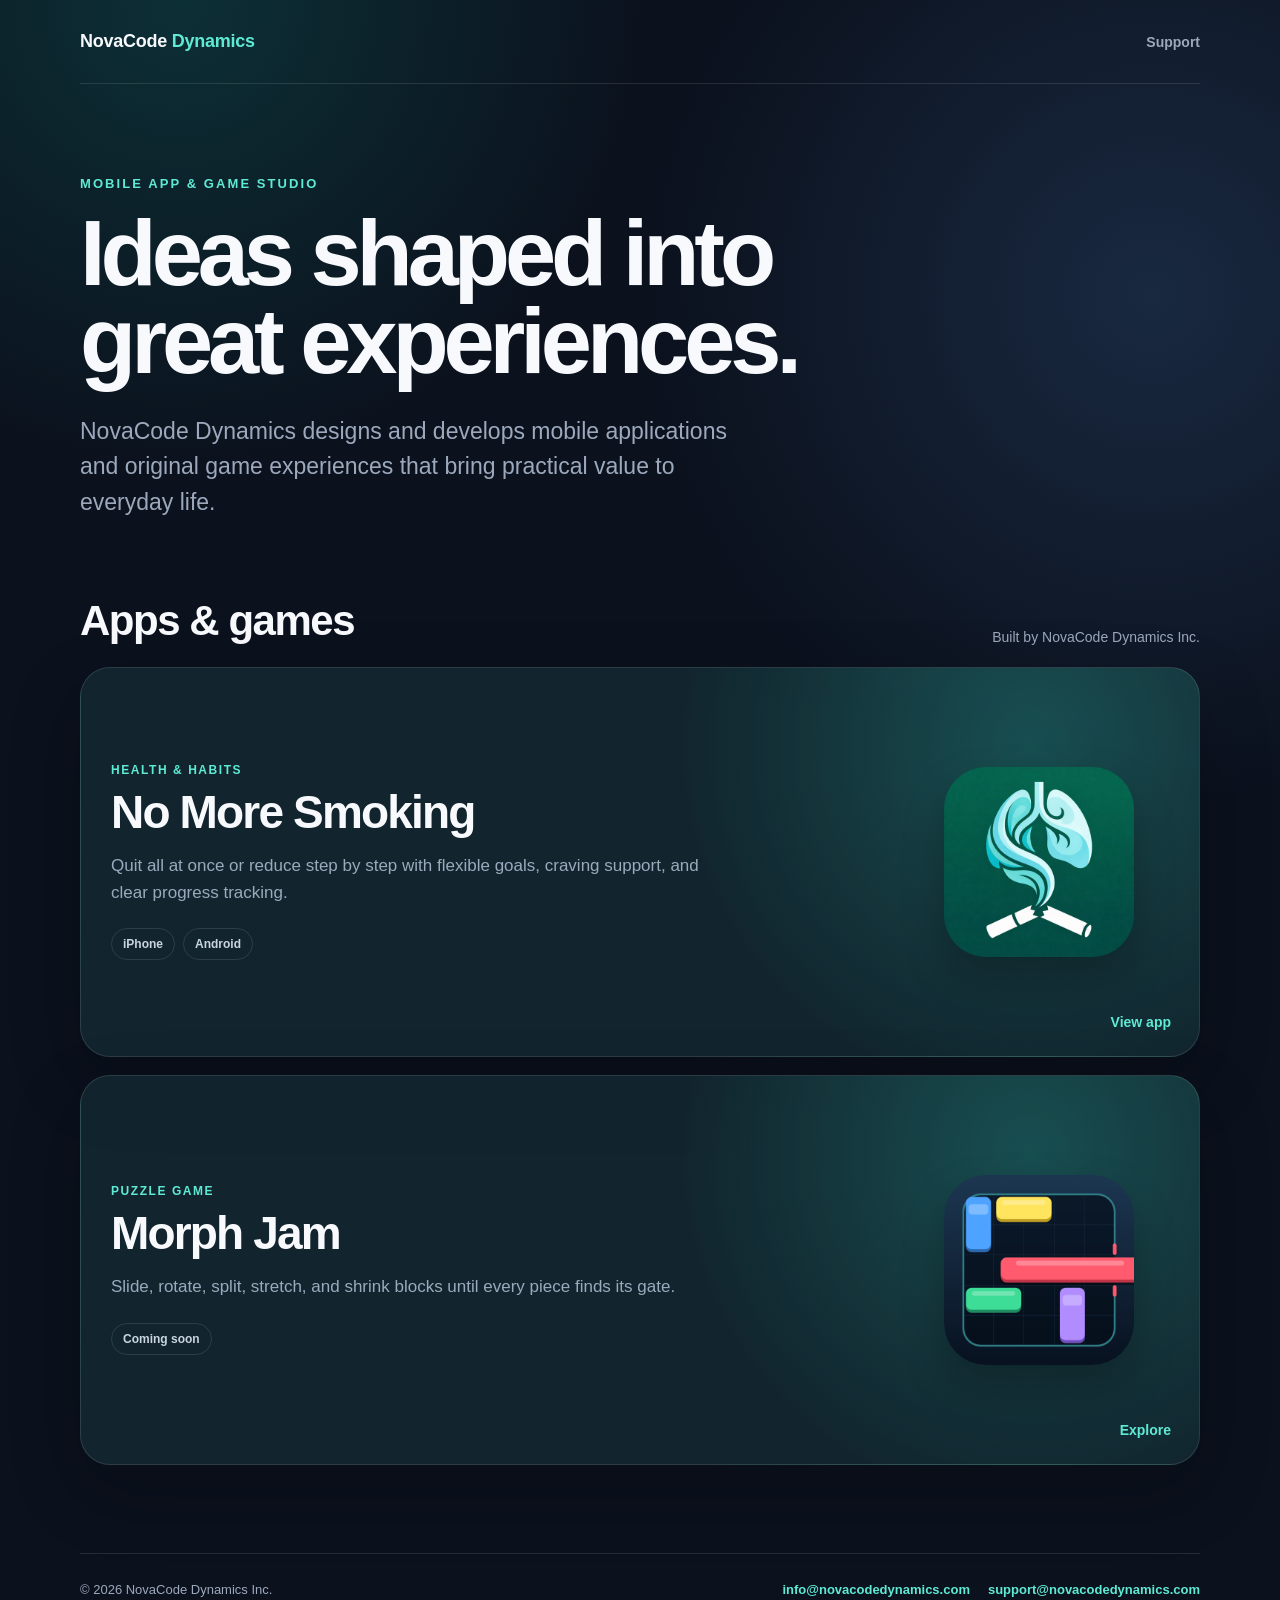
==== commit 31bed059: "feat(site): refine portfolio and support links" ====
--- a/index.html
+++ b/index.html
@@ -4,11 +4,11 @@
   <meta charset="utf-8" />
   <meta name="viewport" content="width=device-width, initial-scale=1" />
   <title>NovaCode Dynamics — Apps & Games</title>
-  <meta name="description" content="Explore apps and games built by NovaCode Dynamics." />
+  <meta name="description" content="NovaCode Dynamics designs and develops mobile applications and original game experiences." />
   <meta name="theme-color" content="#101827" />
   <link rel="canonical" href="https://novacodedynamics.github.io/" />
   <meta property="og:title" content="NovaCode Dynamics" />
-  <meta property="og:description" content="Thoughtful apps and playful games for everyday life." />
+  <meta property="og:description" content="Mobile applications and original game experiences designed for everyday life." />
   <meta property="og:url" content="https://novacodedynamics.github.io/" />
 
   <style>
@@ -57,6 +57,7 @@
     .tag { padding:8px 11px; border:1px solid var(--line); border-radius:999px; color:#cad4e3; font-size:12px; font-weight:750; }
     .open-label { position:absolute; right:28px; bottom:26px; color:var(--accent); font-size:14px; font-weight:850; }
     .footer { display:flex; justify-content:space-between; gap:20px; padding:28px 0 38px; border-top:1px solid var(--line); color:var(--muted); font-size:13px; }
+    .footer-links { display:flex; flex-wrap:wrap; gap:18px; }
     .footer a { color:var(--accent); text-decoration:none; font-weight:750; }
     @media (max-width:760px) {
       .wrap { width:min(100% - 28px,1120px); }
@@ -75,13 +76,13 @@
 <body>
   <header class="header wrap">
     <a class="brand" href="./">NovaCode <span>Dynamics</span></a>
-    <a class="header-link" href="mailto:info@novacodedynamics.com" id="contactLink">Contact</a>
+    <a class="header-link" href="mailto:support@novacodedynamics.com" id="contactLink">Support</a>
   </header>
   <main class="wrap">
     <section class="hero">
-      <p class="eyebrow" id="heroEyebrow">Independent app studio</p>
-      <h1 id="heroTitle">Useful apps.<br />Playful ideas.</h1>
-      <p class="intro" id="heroIntro">We build focused mobile experiences and games designed to make progress feel clear, calm, and rewarding.</p>
+      <p class="eyebrow" id="heroEyebrow">Mobile app & game studio</p>
+      <h1 id="heroTitle">Ideas shaped into<br />great experiences.</h1>
+      <p class="intro" id="heroIntro">NovaCode Dynamics designs and develops mobile applications and original game experiences that bring practical value to everyday life.</p>
     </section>
     <section aria-labelledby="appsTitle">
       <div class="section-heading">
@@ -99,48 +100,43 @@
           <img class="card-icon" src="nomoresmoking/app-icon.png" alt="No More Smoking app icon" />
           <span class="open-label" id="nmsOpen">View app</span>
         </a>
-        <a class="app-card" href="morphjam/">
+        <a class="app-card featured" href="morphjam/">
+          <div>
+            <p class="card-kicker" id="morphKicker">Puzzle game</p>
+            <h3>Morph Jam</h3>
+            <p class="card-copy" id="morphCopy">Slide, rotate, split, stretch, and shrink blocks until every piece finds its gate.</p>
+            <div class="tags"><span class="tag" id="comingSoon">Coming soon</span></div>
+          </div>
           <img class="card-icon" src="morphjam/assets/app-icon.png" alt="Morph Jam app icon" />
-          <p class="card-kicker" id="morphKicker">Puzzle game</p>
-          <h3>Morph Jam</h3>
-          <p class="card-copy" id="morphCopy">Slide, rotate, split, stretch, and shrink blocks until every piece finds its gate.</p>
-          <div class="tags"><span class="tag" id="comingSoon">Coming soon</span></div>
           <span class="open-label" id="morphOpen">Explore</span>
-        </a>
-        <a class="app-card" href="balloondojo/">
-          <img class="card-icon" src="balloondojo/icon.svg" alt="Balloon Dojo game icon" />
-          <p class="card-kicker" id="balloonKicker">Browser game</p>
-          <h3>Balloon Dojo</h3>
-          <p class="card-copy" id="balloonCopy">A twilight garden, limited shuriken, and floating lanterns. Play instantly in your browser.</p>
-          <div class="tags"><span class="tag">Web</span></div>
-          <span class="open-label" id="balloonOpen">Play now</span>
         </a>
       </div>
     </section>
   </main>
   <footer class="footer wrap">
     <span>© 2026 NovaCode Dynamics Inc.</span>
-    <a href="mailto:info@novacodedynamics.com">info@novacodedynamics.com</a>
+    <div class="footer-links">
+      <a href="mailto:info@novacodedynamics.com">info@novacodedynamics.com</a>
+      <a href="mailto:support@novacodedynamics.com">support@novacodedynamics.com</a>
+    </div>
   </footer>
   <script>
     const translations = {
       en: {
-        contactLink:'Contact', heroEyebrow:'Independent app studio', heroTitle:'Useful apps.<br />Playful ideas.',
-        heroIntro:'We build focused mobile experiences and games designed to make progress feel clear, calm, and rewarding.',
+        contactLink:'Support', heroEyebrow:'Mobile app & game studio', heroTitle:'Ideas shaped into<br />great experiences.',
+        heroIntro:'NovaCode Dynamics designs and develops mobile applications and original game experiences that bring practical value to everyday life.',
         appsTitle:'Apps & games', sectionNote:'Built by NovaCode Dynamics Inc.', nmsKicker:'Health & habits',
         nmsCopy:'Quit all at once or reduce step by step with flexible goals, craving support, and clear progress tracking.',
         nmsOpen:'View app', morphKicker:'Puzzle game', morphCopy:'Slide, rotate, split, stretch, and shrink blocks until every piece finds its gate.',
-        comingSoon:'Coming soon', morphOpen:'Explore', balloonKicker:'Browser game',
-        balloonCopy:'A twilight garden, limited shuriken, and floating lanterns. Play instantly in your browser.', balloonOpen:'Play now'
+        comingSoon:'Coming soon', morphOpen:'Explore'
       },
       tr: {
-        contactLink:'İletişim', heroEyebrow:'Bağımsız uygulama stüdyosu', heroTitle:'Faydalı uygulamalar.<br />Eğlenceli fikirler.',
-        heroIntro:'İlerlemeyi net, sakin ve keyifli hissettiren odaklı mobil deneyimler ve oyunlar geliştiriyoruz.',
+        contactLink:'Destek', heroEyebrow:'Mobil uygulama ve oyun stüdyosu', heroTitle:'Fikirleri güçlü<br />deneyimlere dönüştürüyoruz.',
+        heroIntro:'NovaCode Dynamics, günlük yaşama değer katan mobil uygulamalar ve özgün oyun deneyimleri tasarlar ve geliştirir.',
         appsTitle:'Uygulamalar ve oyunlar', sectionNote:'NovaCode Dynamics Inc. tarafından geliştirildi.', nmsKicker:'Sağlık ve alışkanlıklar',
         nmsCopy:'Esnek hedefler, kriz anı desteği ve net ilerleme takibiyle birden bırak veya adım adım azalt.',
         nmsOpen:'Uygulamayı gör', morphKicker:'Bulmaca oyunu', morphCopy:'Her parçayı doğru kapıya ulaştırmak için blokları kaydır, döndür, böl, uzat ve küçült.',
-        comingSoon:'Yakında', morphOpen:'İncele', balloonKicker:'Tarayıcı oyunu',
-        balloonCopy:'Alacakaranlıkta bir bahçe, sınırlı shuriken ve uçan fenerler. Tarayıcında hemen oyna.', balloonOpen:'Şimdi oyna'
+        comingSoon:'Yakında', morphOpen:'İncele'
       }
     };
     const lang = navigator.language.startsWith('tr') ? 'tr' : 'en';
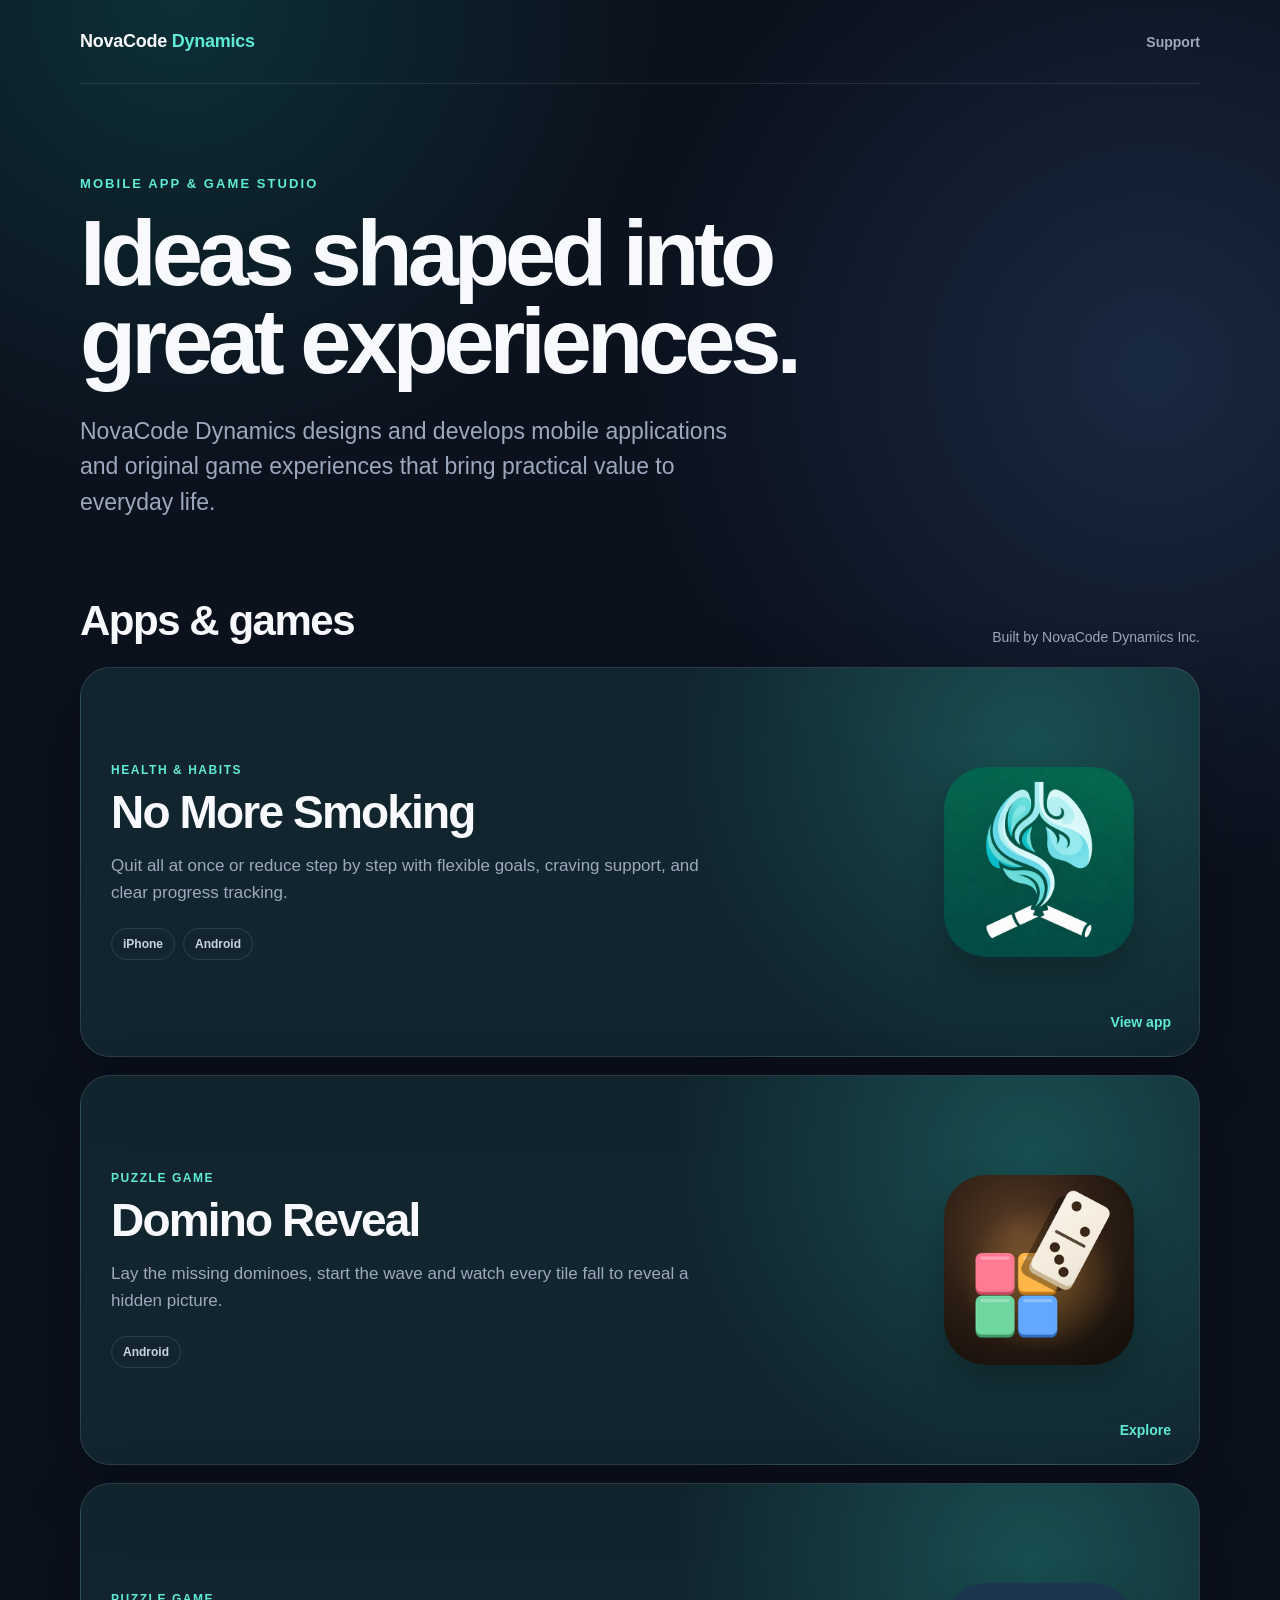
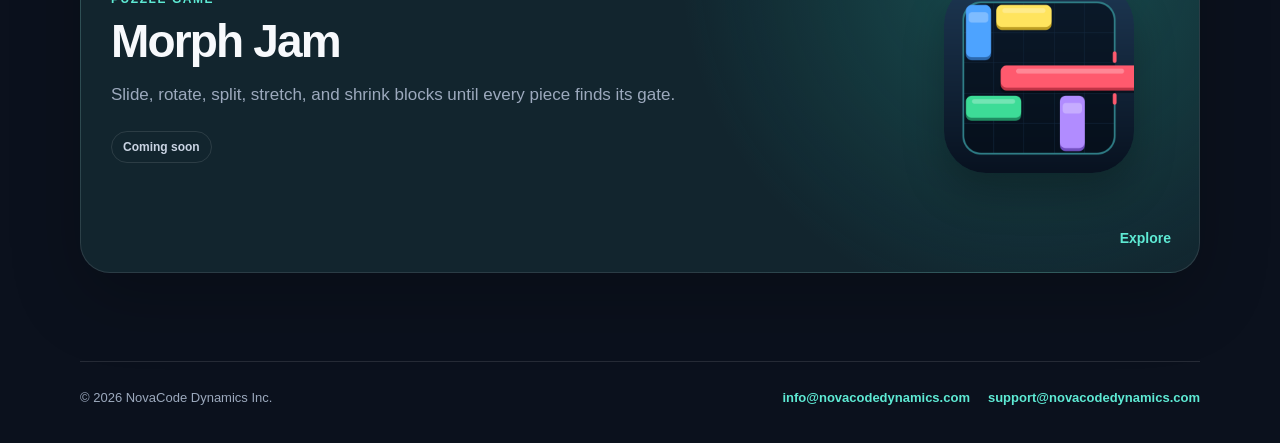
==== commit 51b1f24c: "feat(site): add Domino Reveal card to the app hub" ====
--- a/index.html
+++ b/index.html
@@ -100,6 +100,16 @@
           <img class="card-icon" src="nomoresmoking/app-icon.png" alt="No More Smoking app icon" />
           <span class="open-label" id="nmsOpen">View app</span>
         </a>
+        <a class="app-card featured" href="dominoreveal/">
+          <div>
+            <p class="card-kicker" id="drKicker">Puzzle game</p>
+            <h3>Domino Reveal</h3>
+            <p class="card-copy" id="drCopy">Lay the missing dominoes, start the wave and watch every tile fall to reveal a hidden picture.</p>
+            <div class="tags"><span class="tag">Android</span></div>
+          </div>
+          <img class="card-icon" src="dominoreveal/assets/icon.png" alt="Domino Reveal app icon" />
+          <span class="open-label" id="drOpen">Explore</span>
+        </a>
         <a class="app-card featured" href="morphjam/">
           <div>
             <p class="card-kicker" id="morphKicker">Puzzle game</p>
@@ -128,7 +138,8 @@
         appsTitle:'Apps & games', sectionNote:'Built by NovaCode Dynamics Inc.', nmsKicker:'Health & habits',
         nmsCopy:'Quit all at once or reduce step by step with flexible goals, craving support, and clear progress tracking.',
         nmsOpen:'View app', morphKicker:'Puzzle game', morphCopy:'Slide, rotate, split, stretch, and shrink blocks until every piece finds its gate.',
-        comingSoon:'Coming soon', morphOpen:'Explore'
+        comingSoon:'Coming soon', morphOpen:'Explore',
+        drKicker:'Puzzle game', drCopy:'Lay the missing dominoes, start the wave and watch every tile fall to reveal a hidden picture.', drOpen:'Explore'
       },
       tr: {
         contactLink:'Destek', heroEyebrow:'Mobil uygulama ve oyun stüdyosu', heroTitle:'Fikirleri güçlü<br />deneyimlere dönüştürüyoruz.',
@@ -136,7 +147,8 @@
         appsTitle:'Uygulamalar ve oyunlar', sectionNote:'NovaCode Dynamics Inc. tarafından geliştirildi.', nmsKicker:'Sağlık ve alışkanlıklar',
         nmsCopy:'Esnek hedefler, kriz anı desteği ve net ilerleme takibiyle birden bırak veya adım adım azalt.',
         nmsOpen:'Uygulamayı gör', morphKicker:'Bulmaca oyunu', morphCopy:'Her parçayı doğru kapıya ulaştırmak için blokları kaydır, döndür, böl, uzat ve küçült.',
-        comingSoon:'Yakında', morphOpen:'İncele'
+        comingSoon:'Yakında', morphOpen:'İncele',
+        drKicker:'Bulmaca oyunu', drCopy:'Eksik dominoları yerleştir, dalgayı başlat; her taş devrildikçe gizli resim ortaya çıksın.', drOpen:'İncele'
       }
     };
     const lang = navigator.language.startsWith('tr') ? 'tr' : 'en';
